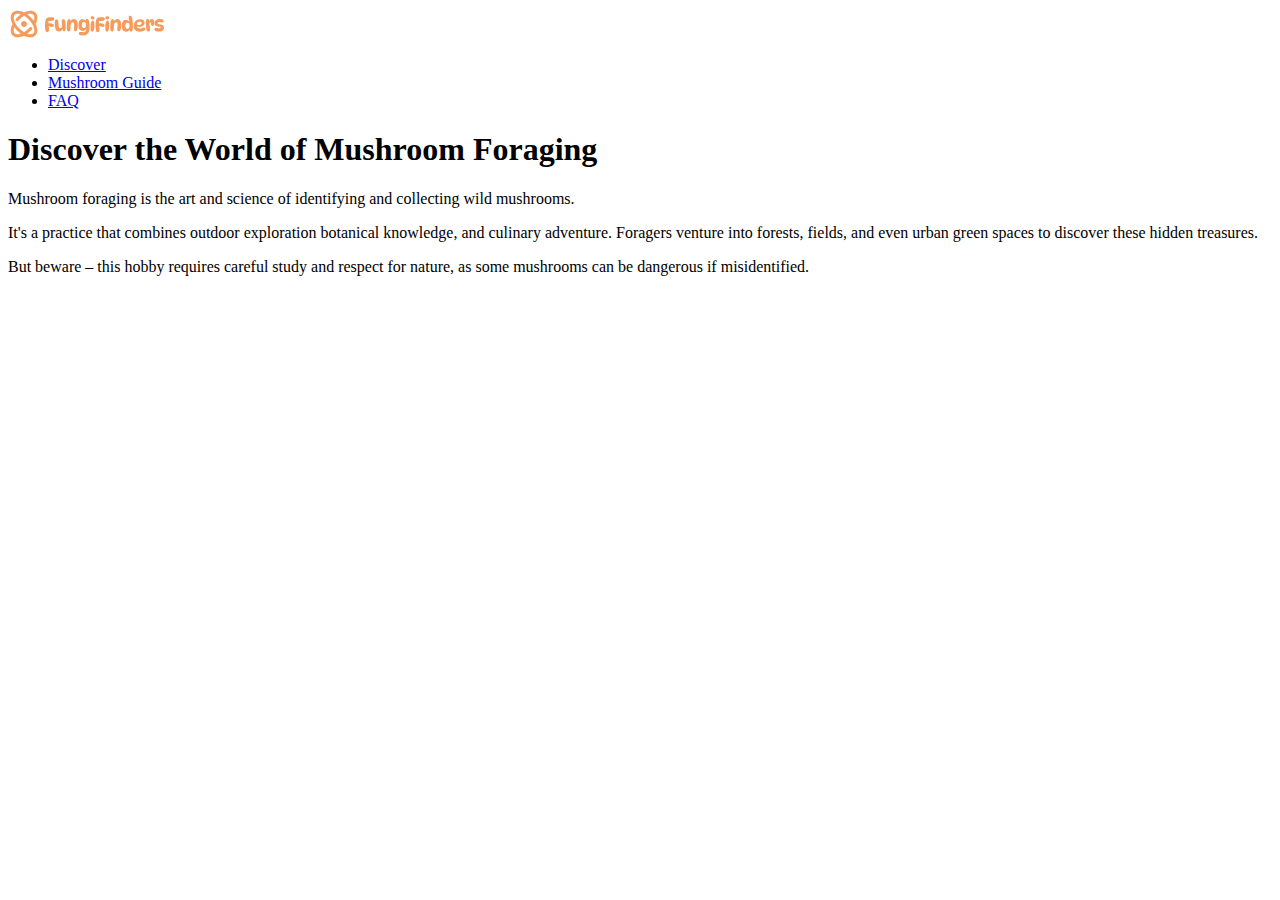
==== index.html @ 27ba36d9 "first commit" ====
<html>
    <head>
        <meta charset="utf-8">
        <meta http-equiv="X-UA-Compatible" content="IE=edge">
        <title></title>
        <meta name="description" content="">
        <meta name="viewport" content="width=device-width, initial-scale=1">
        <link rel="stylesheet" href="style.css">
    </head>
    <body>
      <header class="site-header">
        <nav class="primary-navigation">
            <img src="assets/fungi-finders.svg" alt="fungi-finders">
            <ul class="nav-links">
                <li class="nav-link"><a href="/">Discover</a></li>
                <li class="nav-link"><a href="#">Mushroom Guide</a></li>
                <li class="nav-link"><a href="#">FAQ</a></li>
            </ul>
        </nav>
      </header>
      <main>
      <section class="hero">
        <h1>Discover the World of Mushroom Foraging</h1>
        <p>Mushroom foraging is the art and science of identifying and collecting wild mushrooms. 
        </p>
        <p>It's a practice that combines outdoor exploration botanical knowledge, and culinary adventure. Foragers venture into forests, fields, and even urban green spaces to discover these hidden treasures.      
        </p>
        <p>But beware – this hobby requires careful study and respect for nature, as some mushrooms can be dangerous if misidentified. 
        </p>


      </section>
        </main>
        <script src="" async defer></script>
    </body>
</html>
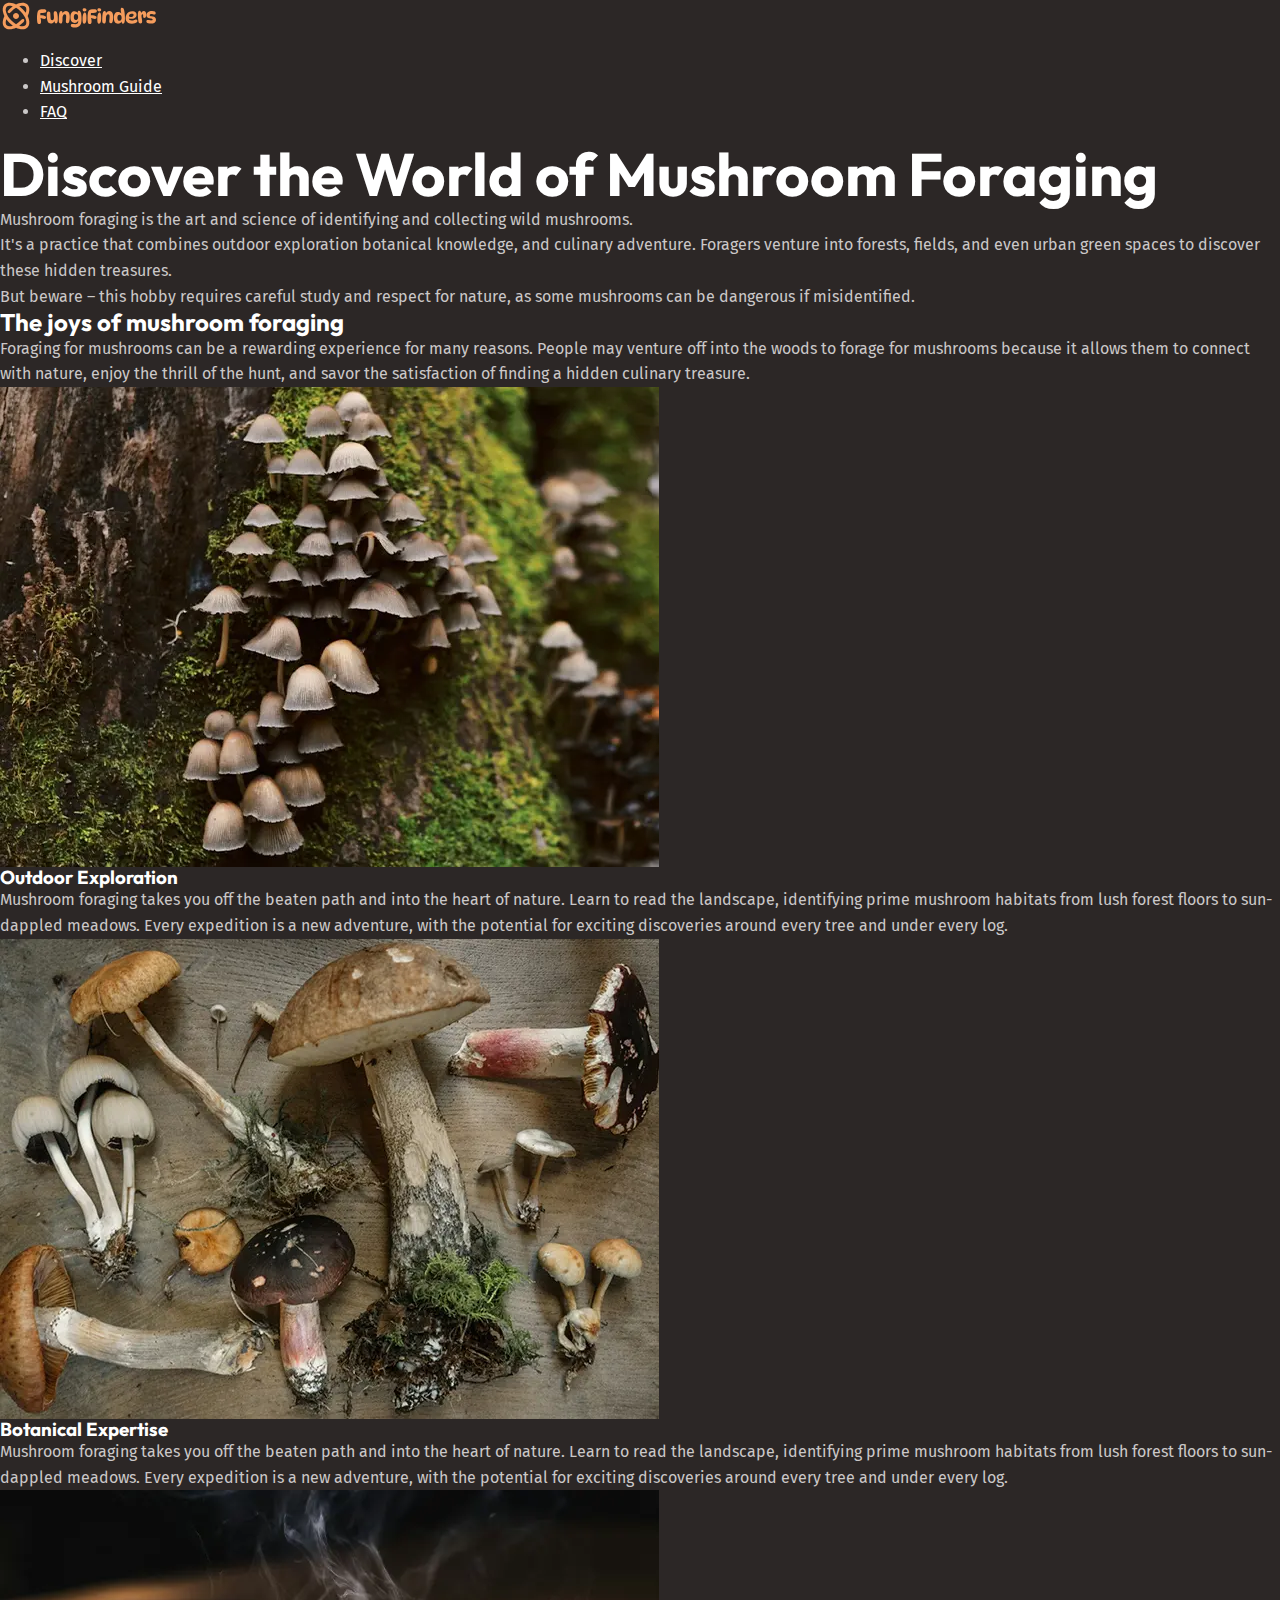
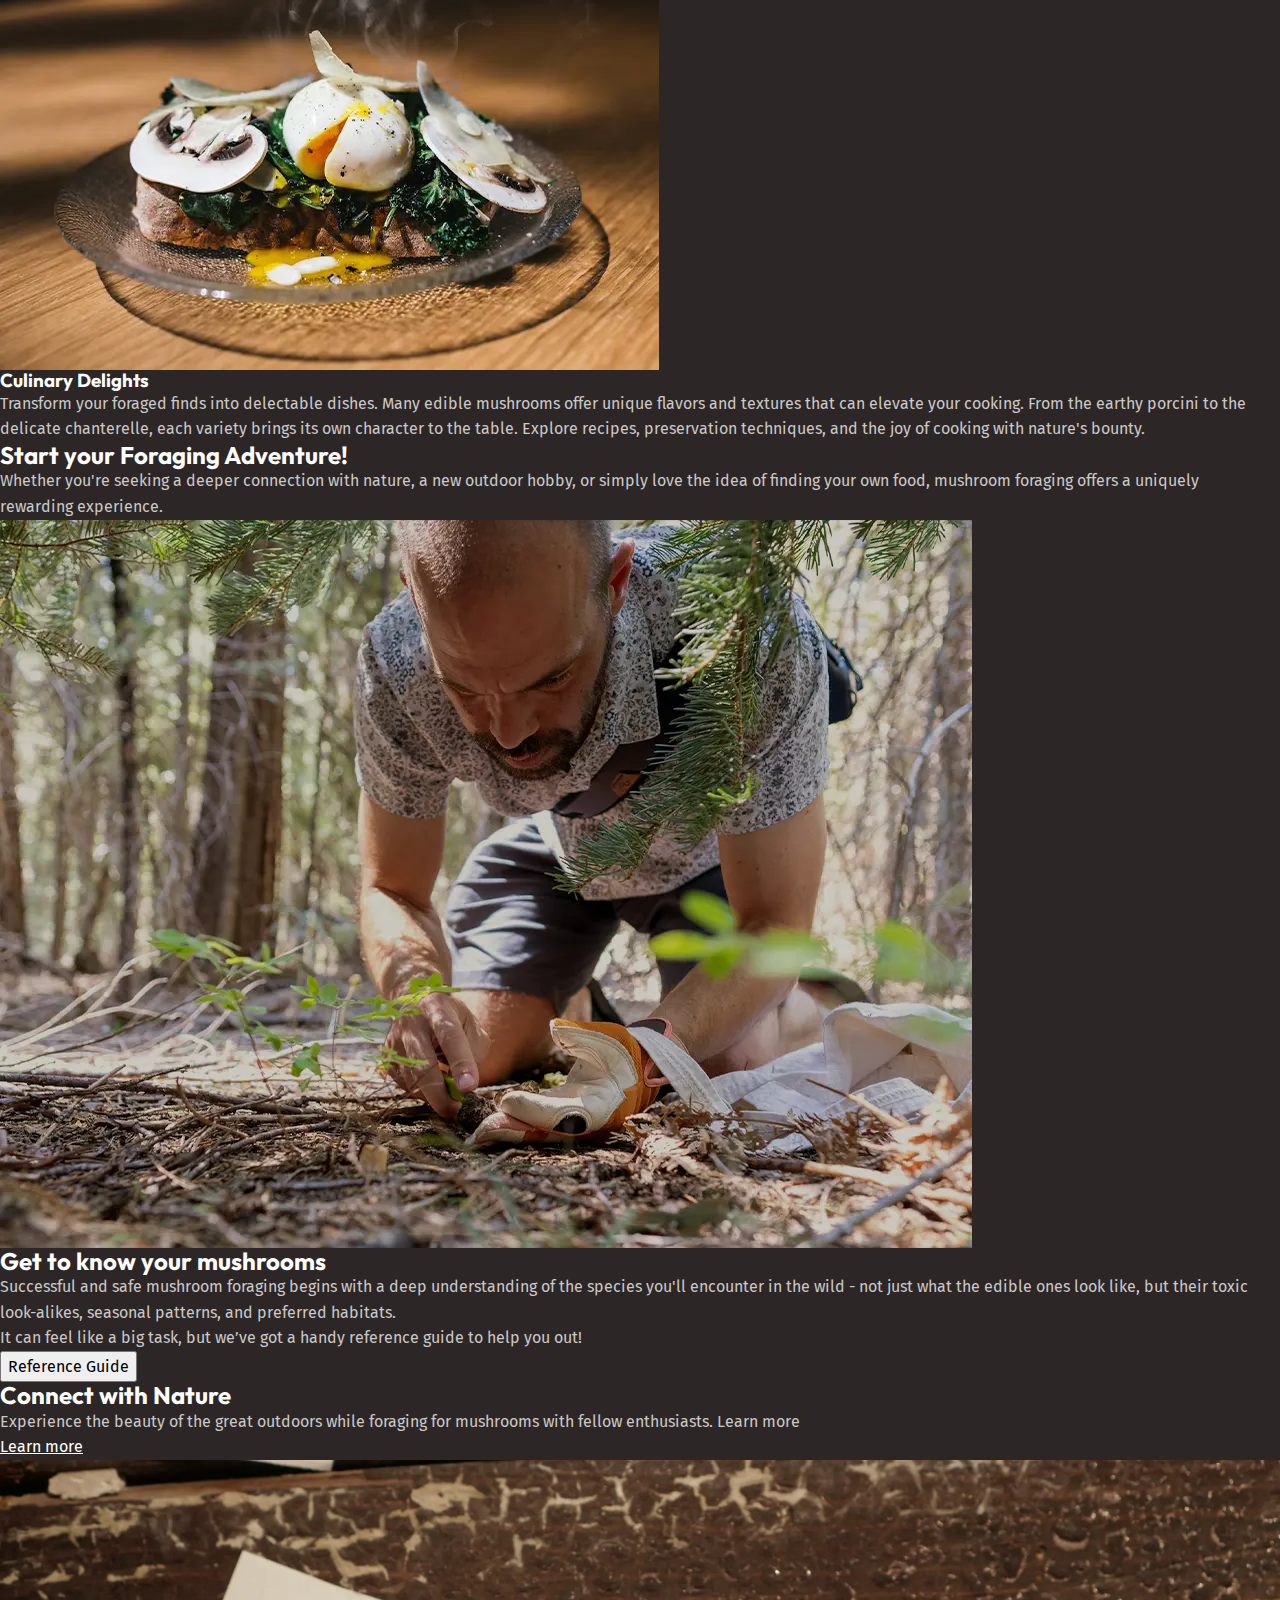
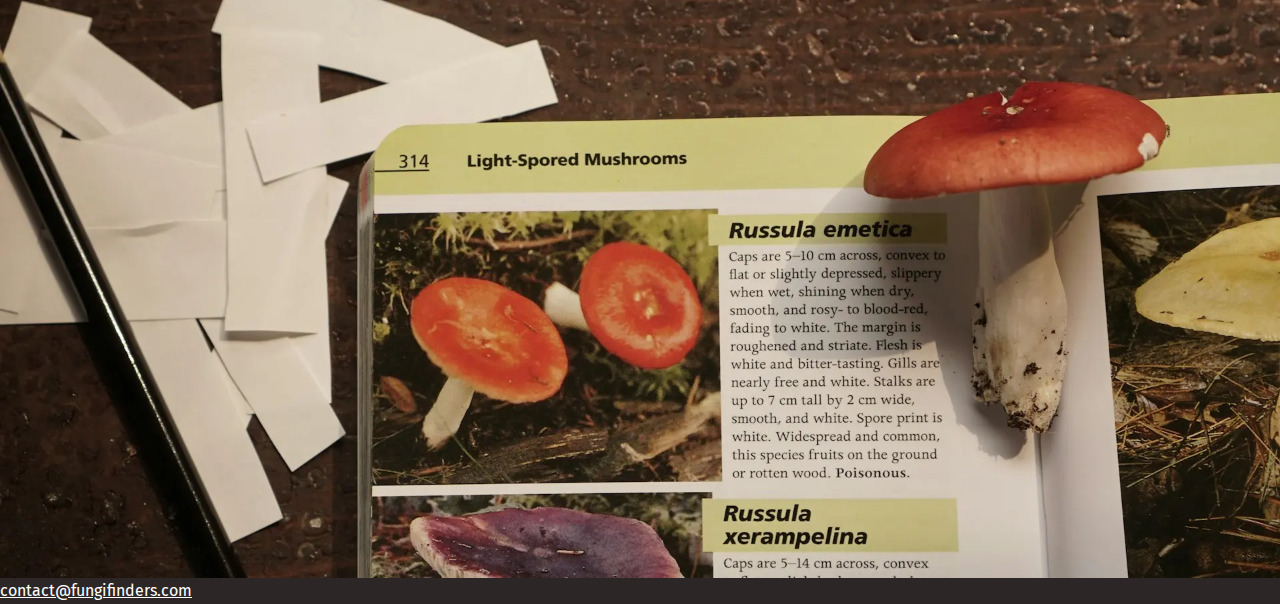
==== commit 73008846: "finished html" ====
--- a/index.html
+++ b/index.html
@@ -7,6 +7,12 @@
         <meta name="description" content="">
         <meta name="viewport" content="width=device-width, initial-scale=1">
         <link rel="stylesheet" href="style.css">
+        <link rel="preconnect" href="https://fonts.googleapis.com" />
+<link rel="preconnect" href="https://fonts.gstatic.com" crossorigin />
+<link
+  href="https://fonts.googleapis.com/css2?family=Fira+Sans:wght@400;700&family=Outfit:wght@100..900&display=swap"
+  rel="stylesheet"
+/>
     </head>
     <body>
       <header class="site-header">
@@ -31,6 +37,63 @@
 
 
       </section>
+      <section class="foraging">
+        <h2>The joys of mushroom foraging</h2>
+        <p>Foraging for mushrooms can be a rewarding experience for many reasons. People may venture off into the woods to forage for mushrooms because it allows them to connect with nature, enjoy the thrill of the hunt, and savor the satisfaction of finding a hidden culinary treasure. </p>
+        <!-- three columns -->
+        <div class="card-container">
+            <div class="card">
+                <img src="assets/outdoor-exploration.webp" alt="">
+                <h3>Outdoor Exploration</h3>
+                <p>Mushroom foraging takes you off the beaten path and into the heart of nature. Learn to read the landscape, identifying prime mushroom habitats from lush forest floors to sun-dappled meadows. Every expedition is a new adventure, with the potential for exciting discoveries around every tree and under every log. </p>
+            </div>
+            <div class="card">
+                <img src="assets/botanical-expertise.webp" alt="">
+                <h3>Botanical Expertise</h3>
+                <p>Mushroom foraging takes you off the beaten path and into the heart of nature. Learn to read the landscape, identifying prime mushroom habitats from lush forest floors to sun-dappled meadows. Every expedition is a new adventure, with the potential for exciting discoveries around every tree and under every log. </p>
+            </div>
+            <div class="card">
+                <img src="assets/culinary-delight.webp" alt="">
+                <h3>Culinary Delights</h3>
+                <p>Transform your foraged finds into delectable dishes. Many edible mushrooms offer unique flavors and textures that can elevate your cooking. From the earthy porcini to the delicate chanterelle, each variety brings its own character to the table. Explore recipes, preservation techniques, and the joy of cooking with nature's bounty. </p>
+            </div>
+        </div>
+      </section>  
+      <section class="adventure-cta">
+        <h2>Start your <span>Foraging Adventure!</span></h2>
+        <p>Whether you're seeking a deeper connection with nature, a new outdoor hobby, or simply love the idea of finding your own food, mushroom foraging offers a uniquely rewarding experience. </p>
+      </section>
+      <section class="side-by-side">
+        <img src="assets/get-to-know.webp" alt="">
+        <h2>Get to know your mushrooms</h2>
+        <p> Successful and safe mushroom foraging begins with a deep understanding of the species you'll encounter in the wild - not just what the edible ones look like, but their toxic look-alikes, seasonal patterns, and preferred habitats.
+          </p>
+          <p>It can feel like a big task, but we’ve got a handy reference guide to help you out!</p> 
+        <button>Reference Guide</button>
+      </section>
+
+      <section class="flipped-side-by-side">
+        <div>
+         <h2>Connect with Nature</h2>
+         <p> Experience the beauty of the great outdoors while foraging for mushrooms with fellow enthusiasts.
+          Learn more </p>
+         <a href="#" class="button">
+          Learn more
+          <span class="visually-hidden">
+            about mushrooms with our helpful reference guide.
+          </span>
+         </a>
+       </div>
+       
+        <div>
+            <img src="assets/identify-mushrooms.webp" alt="">
+        </div>
+      </section>
+
+      <footer>
+        <h3></h3>
+        <a href="mailto:contact@fungifinders.com" class="email-link">contact@fungifinders.com</a>
+      </footer>
         </main>
         <script src="" async defer></script>
     </body>
--- a/style.css
+++ b/style.css
@@ -0,0 +1,196 @@
+@layer reset {
+*,
+*::before,
+*::after {
+  box-sizing: border-box;
+}
+
+/* https://kilianvalkhof.com/2022/css-html/your-css-reset-needs-text-size-adjust-probably/ */
+html {
+  -moz-text-size-adjust: none;
+  -webkit-text-size-adjust: none;
+  text-size-adjust: none;
+}
+
+body,
+h1,
+h2,
+h3,
+h4,
+p,
+figure,
+blockquote,
+dl,
+dd {
+  margin: 0;
+}
+
+/* https://www.scottohara.me/blog/2019/01/12/lists-and-safari.html */
+[role="list"] {
+  list-style: none;
+  margin: 0;
+  padding: 0;
+}
+
+body {
+  min-block-size: 100vh;
+  line-height: 1.6;
+}
+
+h1,
+h2,
+h3,
+button,
+input,
+label {
+  line-height: 1.1;
+}
+
+h1,
+h2,
+h3,
+h4 {
+  text-wrap: balance;
+}
+
+p,
+li {
+  text-wrap: pretty;
+}
+
+img,
+picture {
+  max-inline-size: 100%;
+  display: block;
+}
+
+input,
+button,
+textarea,
+select {
+  font: inherit;
+}
+
+
+}
+
+@layer base {
+    :root {
+        --clr-white: hsl(0, 0%, 100%);
+        --clr-gray-100: hsl(0, 2%, 79%);
+        --clr-brand-400: hsl(25, 88%, 75%);
+        --clr-brand-500: hsl(25, 88%, 66%);
+        --clr-green-400: hsl(143, 19%, 49%);
+        --clr-green-500: hsl(143, 38%, 37%);
+        --clr-green-600: hsl(145, 29%, 19%);
+        --clr-brown-500: hsl(10, 5%, 25%);
+        --clr-brown-600: hsl(9, 7%, 21%);
+        --clr-brown-700: hsl(9, 8%, 16%);
+        --clr-brown-800: hsl(0, 6%, 15%);
+        --clr-brown-900: hsl(0, 6%, 13%);
+      
+        --clr-orange-500: hsl(28, 43%, 28%);
+        --clr-red-500: hsl(359, 34%, 24%);
+        --clr-teal-500: hsl(186, 42%, 25%);
+      
+        --ff-heading: "Outfit", sans-serif;
+        --ff-body: "Fira Sans", sans-serif;
+          
+        --fs-300: 0.875rem;
+        --fs-400: 1rem;
+        --fs-500: 1.125rem;
+        --fs-600: 1.25rem;
+        --fs-700: 1.5rem;
+        --fs-800: 2rem;
+        --fs-900: 3.75rem;
+        --fs-1000: 3.75rem;
+
+
+        --text-main: var(--clr-gray-100);
+        --text-high-contrast: var(--clr-white);
+        --text-brand: var(--clr-brand-500);
+        --text-brand-light: var(--clr-brand-400);
+        
+        --background-accent-light: var(--clr-green-400);
+        --background-accent-main: var(--clr-green-500);
+        --background-accent-dark: var(--clr-green-600);
+        
+        --background-extra-light: var(--clr-brown-500);
+        --background-light: var(--clr-brown-600);
+        --background-main: var(--clr-brown-700);
+        --background-dark: var(--clr-brown-800);
+        --background-extra-dark: var(--clr-brown-900);
+  
+        --font-size-heading-sm: var(--fs-700);
+        --font-size-heading-regular: var(--fs-800);
+        --font-size-heading-lg: var(--fs-900);
+        --font-size-heading-xl: var(--fs-1000);
+      
+        --font-size-sm: var(--fs-300);
+        --font-size-regular: var(--fs-400);
+        --font-size-md: var(--fs-500);
+        --font-size-lg: var(--fs-600);
+  
+        --border-radius-1: 0.25rem;
+        --border-radius-2: 0.5rem;
+        --border-radius-3: 0.75rem;
+    }
+
+          
+            @media (width > 760px) {
+           --fs-300: 0.875rem;
+           --fs-400: 1rem;
+           --fs-500: 1.25rem;
+           --fs-600: 1.5rem;
+           --fs-700: 2rem;
+           --fs-800: 3rem;
+           --fs-900: 5rem;
+           --fs-1000: 7.5rem;
+    
+    
+    
+    }
+      
+    html{
+        line-height: 1.6;
+    }
+      body{
+        font-size: var(--font-size-regular);
+        font-family: var(--ff-body);
+        color: var(--text-main);
+        background-color: var(--background-main);
+    }
+    
+    h1, h2, h3, h4{
+        font-family: var(--ff-heading);
+        color: var(--text-high-contrast);
+}
+
+h1{
+    font-size: var(--font-size-heading-lg);
+    }
+
+    a {
+        color: var(--text-high-contrast);
+      }
+      
+      a:hover,
+      a:focus-visible {
+        color: var(--text-brand-light);
+      }             
+
+
+}
+
+
+@layer utilities {
+  .visually-hidden {
+    clip: rect(0 0 0 0);
+    clip-path: inset(50%);
+    height: 1px;
+    overflow: hidden;
+    position: absolute;
+    white-space: nowrap;
+    width: 1px;
+  }
+}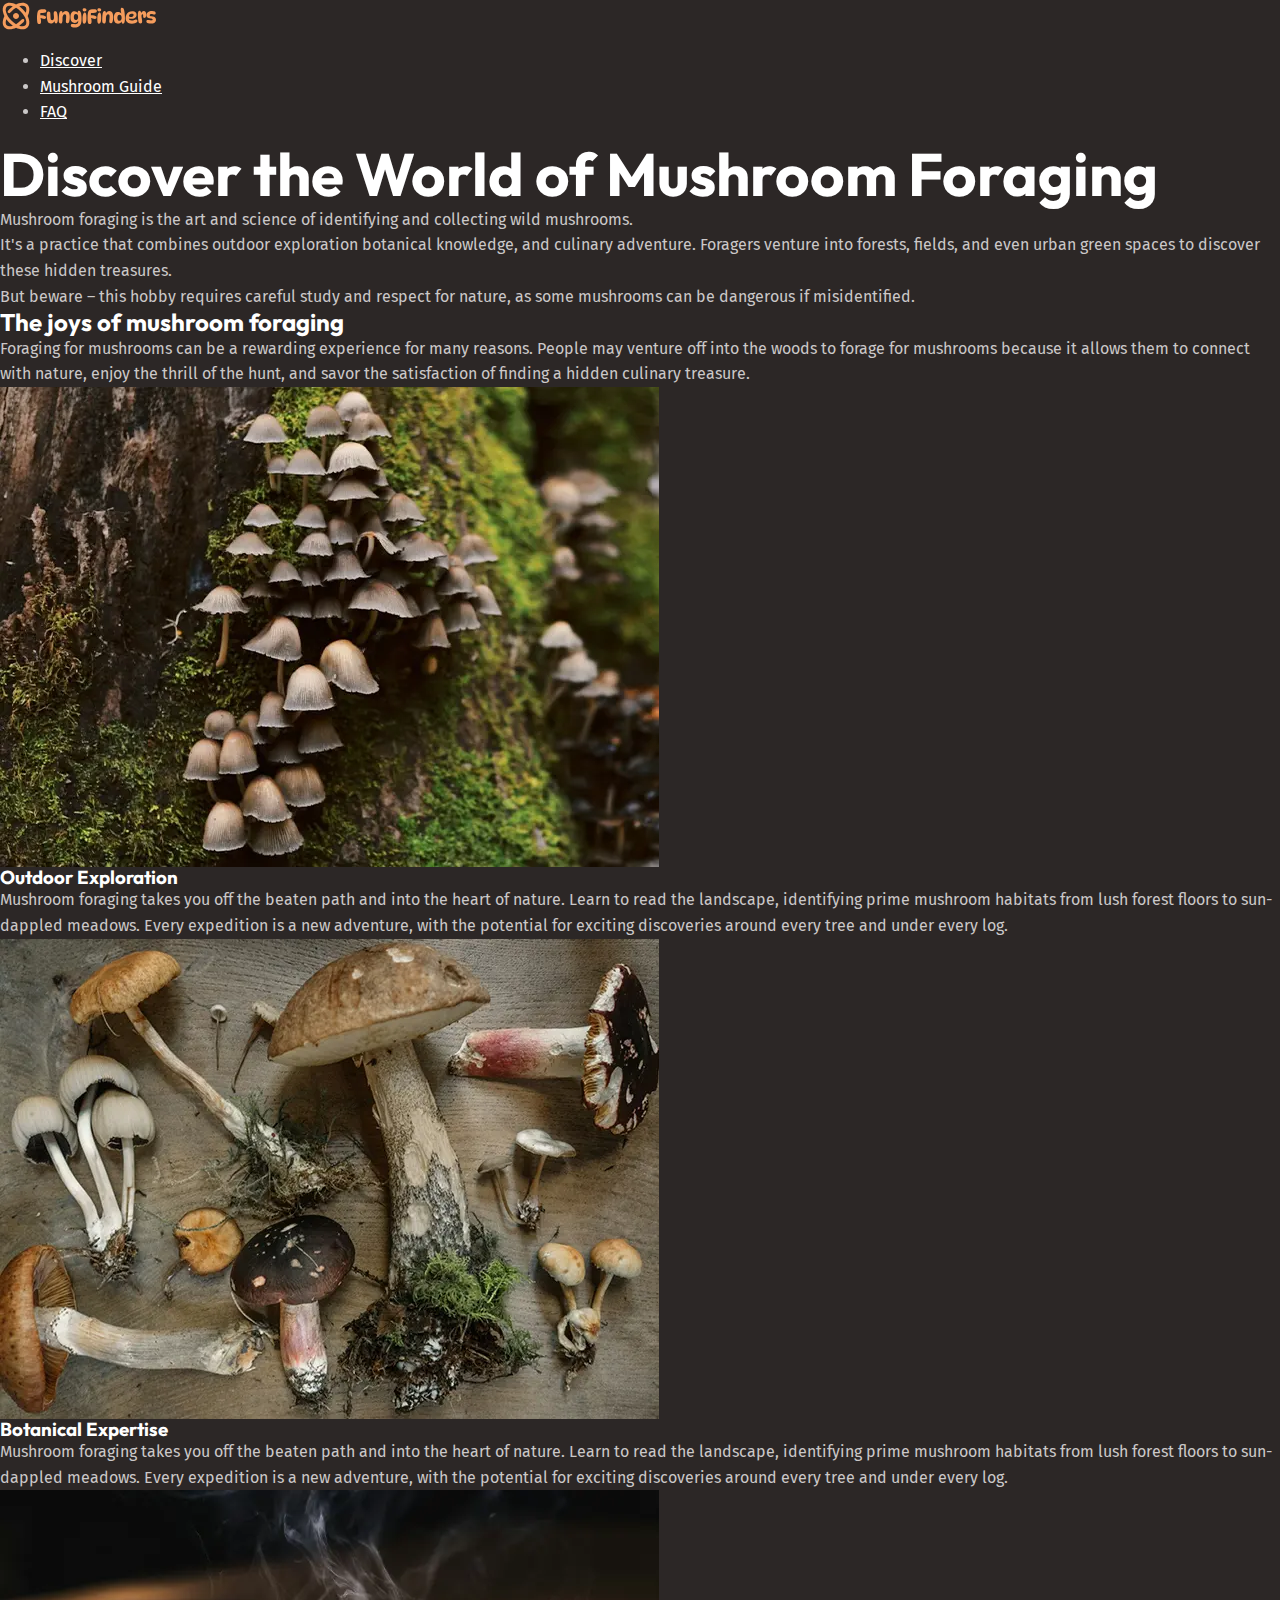
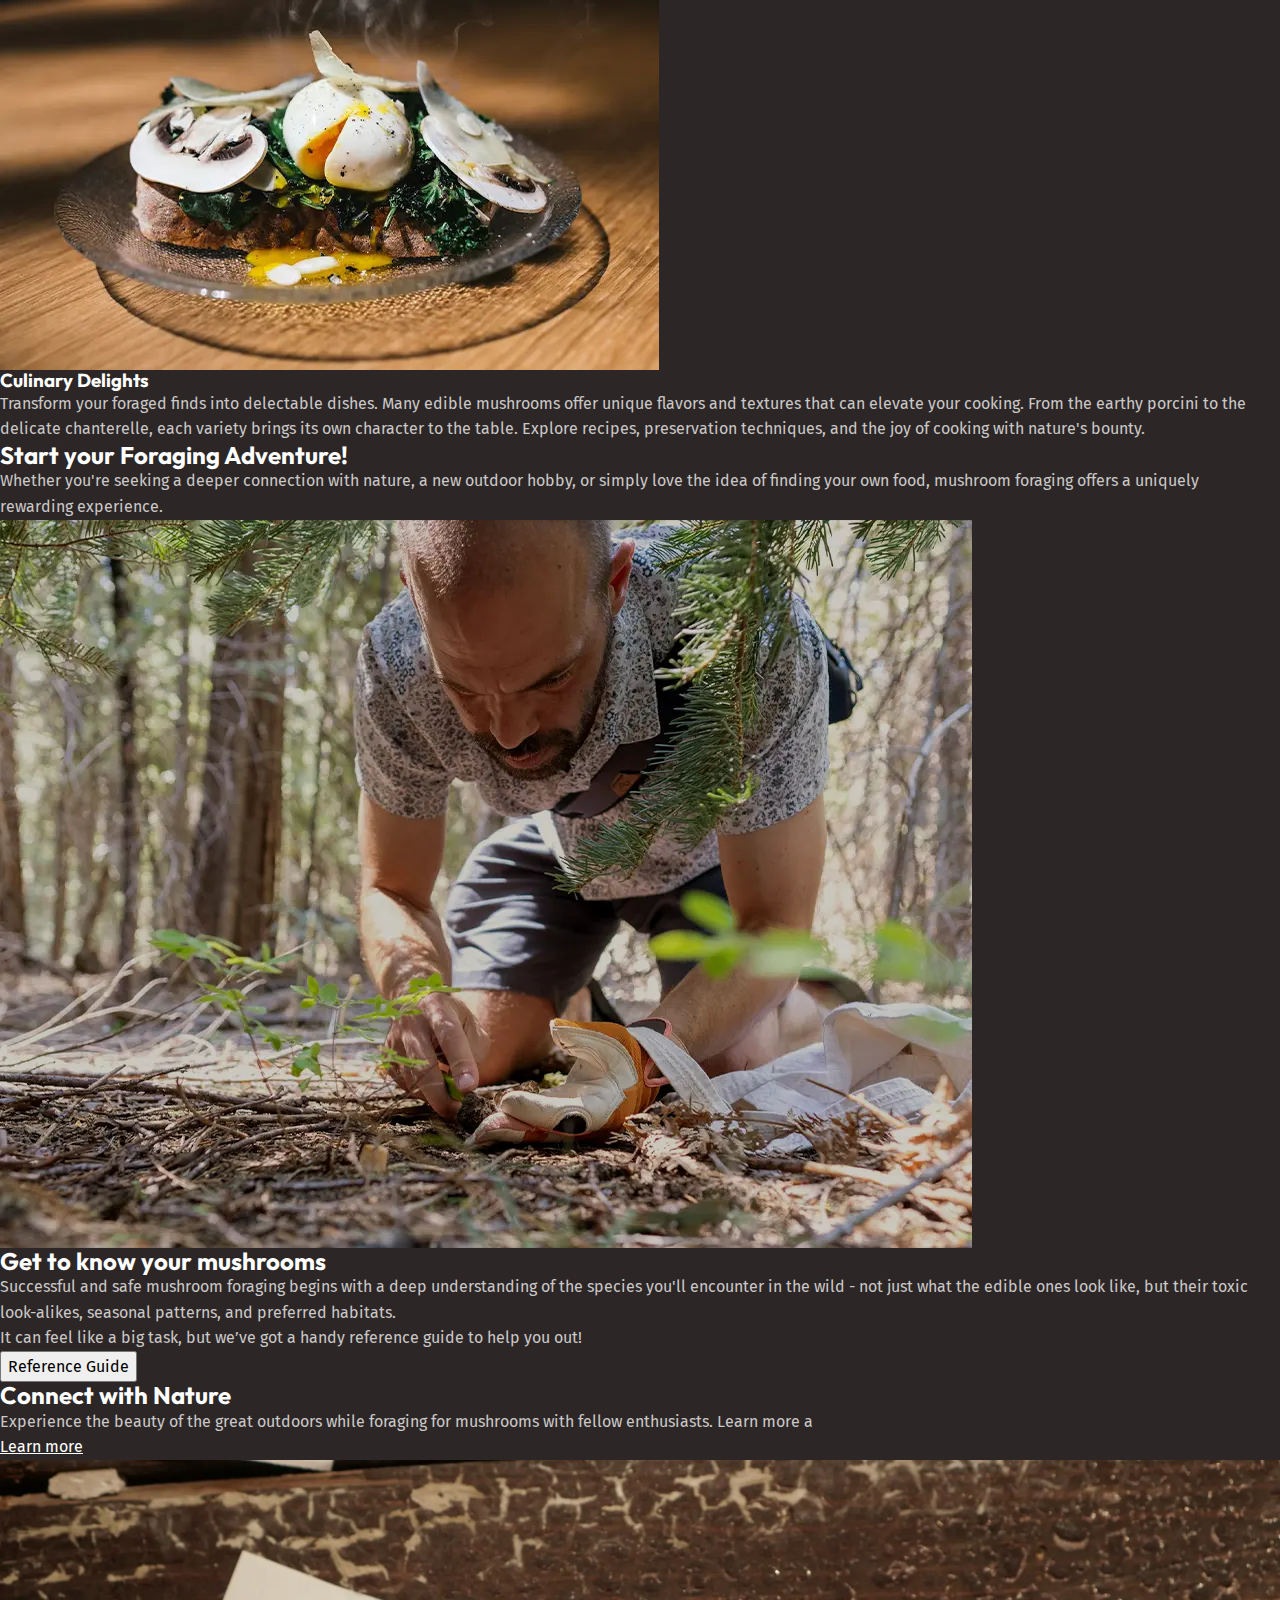
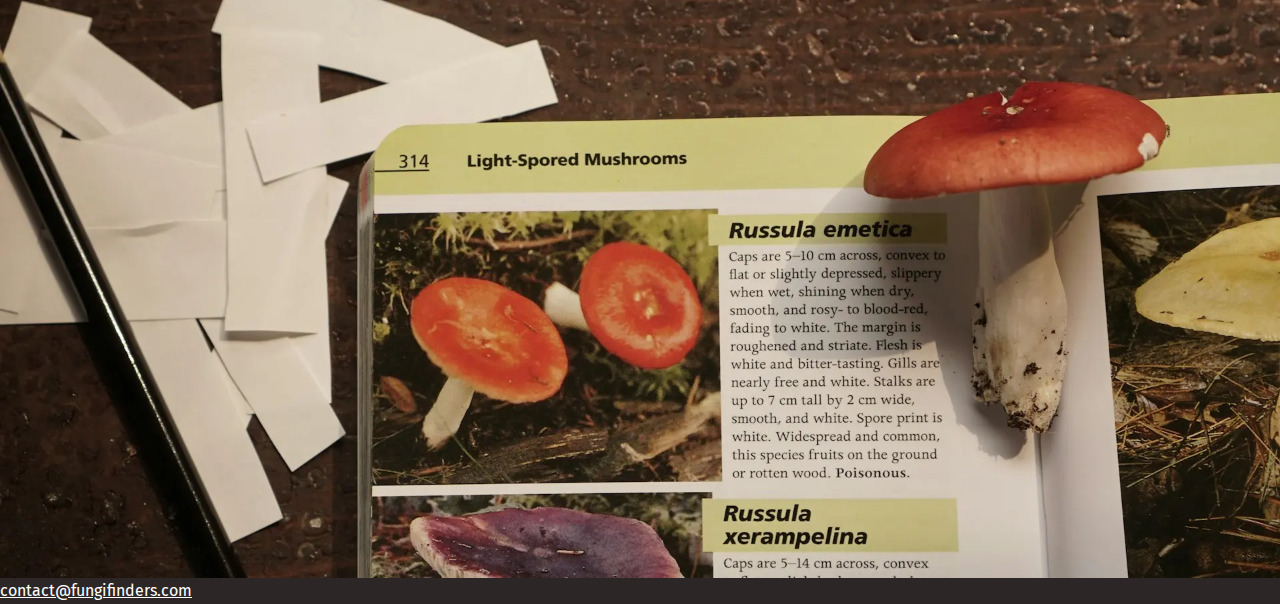
==== commit 7b5c1d8c: "Testing Changes" ====
--- a/index.html
+++ b/index.html
@@ -76,7 +76,7 @@
         <div>
          <h2>Connect with Nature</h2>
          <p> Experience the beauty of the great outdoors while foraging for mushrooms with fellow enthusiasts.
-          Learn more </p>
+          Learn more a </p>
          <a href="#" class="button">
           Learn more
           <span class="visually-hidden">
--- a/style.css
+++ b/style.css
@@ -192,5 +192,6 @@
     position: absolute;
     white-space: nowrap;
     width: 1px;
+    color: white;
   }
 }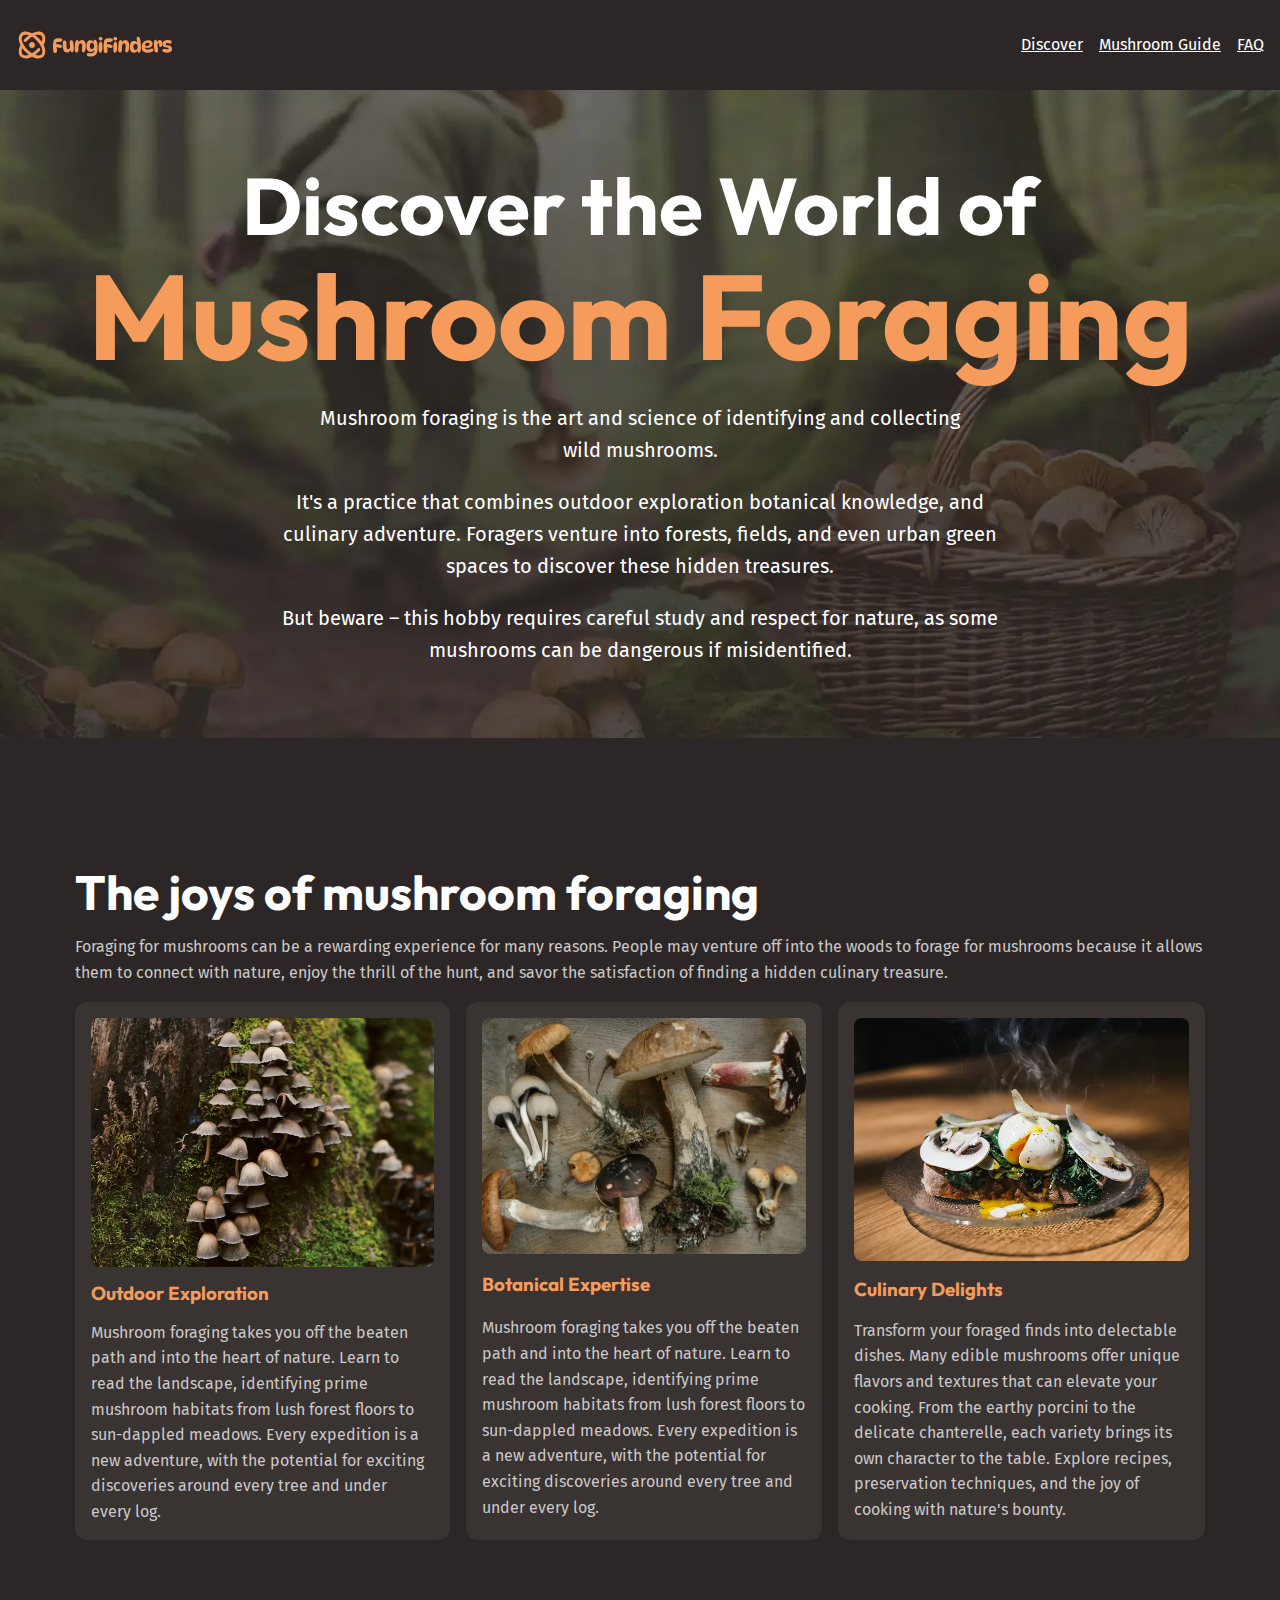
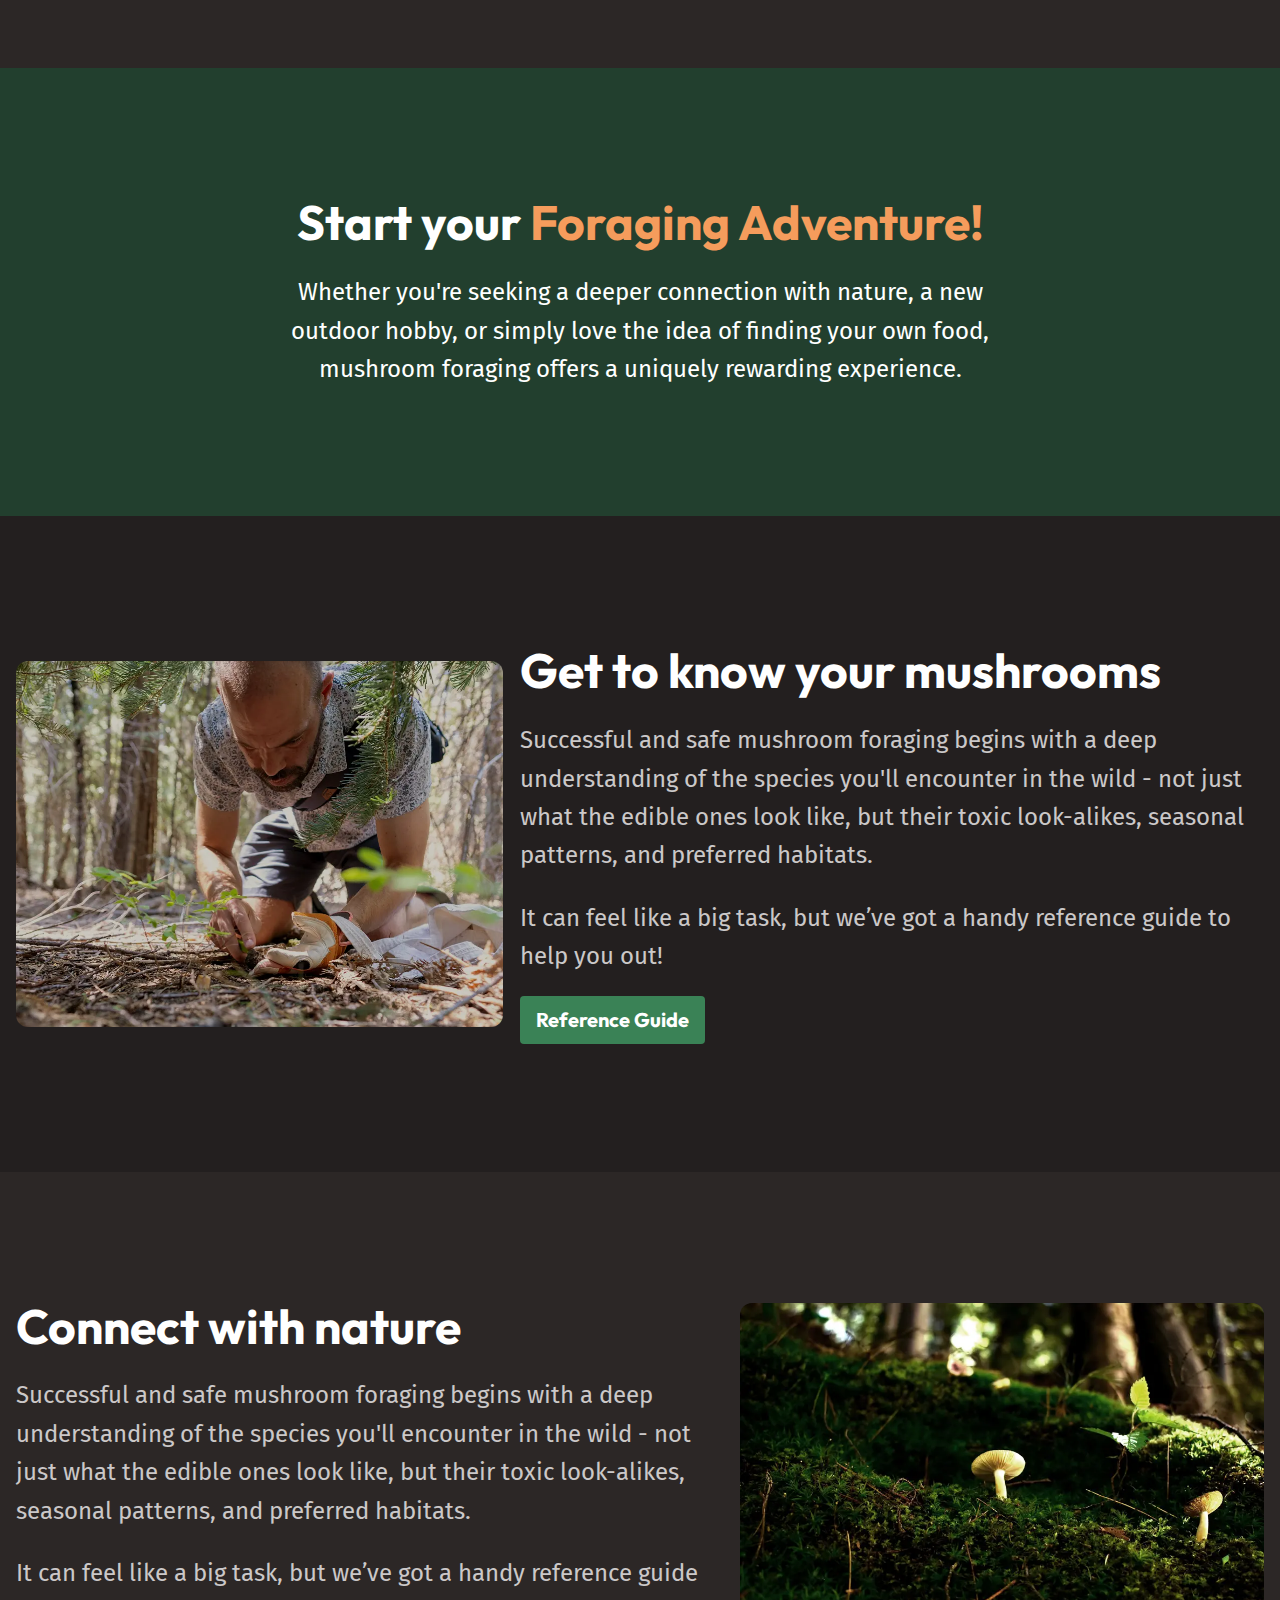
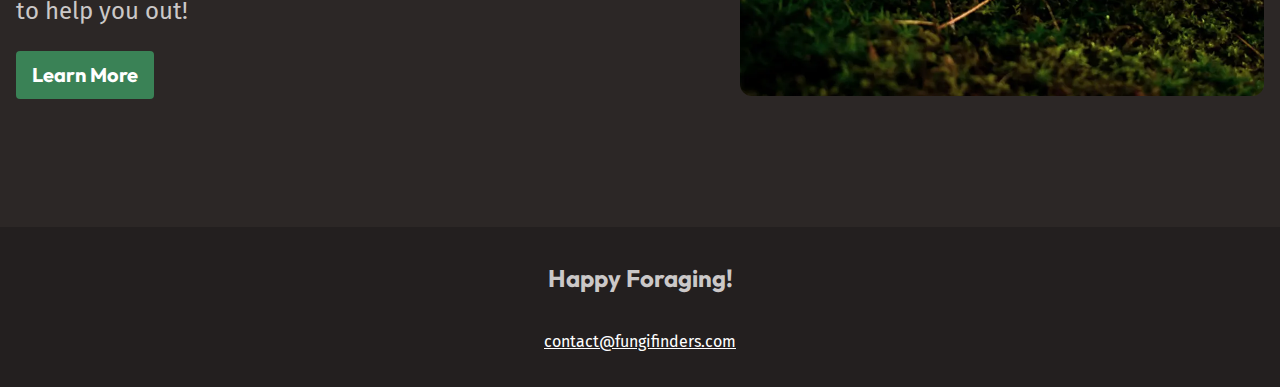
==== commit 8b0e4c55: "changes styles for main page set" ====
--- a/index.html
+++ b/index.html
@@ -16,84 +16,137 @@
     </head>
     <body>
       <header class="site-header">
+              <!---site header-->
+        <div class="wrapper wrapper--wide">
+          <div class="site-header-inner">
+        <img src="assets/fungi-finders.svg" alt="fungi-finders">
         <nav class="primary-navigation">
-            <img src="assets/fungi-finders.svg" alt="fungi-finders">
+            
             <ul class="nav-links">
                 <li class="nav-link"><a href="/">Discover</a></li>
                 <li class="nav-link"><a href="#">Mushroom Guide</a></li>
                 <li class="nav-link"><a href="#">FAQ</a></li>
             </ul>
         </nav>
+        </div>
+      </div>
+
       </header>
       <main>
-      <section class="hero">
-        <h1>Discover the World of Mushroom Foraging</h1>
+
+        
+      <section class="hero section section--compact flow ">
+        <div class="wrapper">
+
+          <h1 class="hero-title">Discover the World of <span>Mushroom Foraging </span></h1>
+        </div>
+        <div class="wrapper wrapper--narrow flow">
         <p>Mushroom foraging is the art and science of identifying and collecting wild mushrooms. 
         </p>
         <p>It's a practice that combines outdoor exploration botanical knowledge, and culinary adventure. Foragers venture into forests, fields, and even urban green spaces to discover these hidden treasures.      
         </p>
         <p>But beware – this hobby requires careful study and respect for nature, as some mushrooms can be dangerous if misidentified. 
         </p>
+        </div>
+        </div>
+      
+
+      </section>
+
+      
+      <section class="section">
+
+        <div class="wrapper flow">
+          <div class="flow">
+          <h2 class="section-title">The joys of mushroom foraging</h2>
+          <p>Foraging for mushrooms can be a rewarding experience for many reasons. People may venture off into the woods to forage for mushrooms because it allows them to connect with nature, enjoy the thrill of the hunt, and savor the satisfaction of finding a hidden culinary treasure. </p>
+          </div>
+          <!-- three columns -->
+          <div class="equal-columns">
+              <div class="card ">
+                  <img src="assets/outdoor-exploration.webp" alt="">
+                  <h3 class="card-title">Outdoor Exploration</h3>
+                  <p>Mushroom foraging takes you off the beaten path and into the heart of nature. Learn to read the landscape, identifying prime mushroom habitats from lush forest floors to sun-dappled meadows. Every expedition is a new adventure, with the potential for exciting discoveries around every tree and under every log. </p>
+              </div>
+              <div class="card ">
+                  <img src="assets/botanical-expertise.webp" alt="">
+                  <h3   class="card-title">Botanical Expertise</h3>
+                  <p>Mushroom foraging takes you off the beaten path and into the heart of nature. Learn to read the landscape, identifying prime mushroom habitats from lush forest floors to sun-dappled meadows. Every expedition is a new adventure, with the potential for exciting discoveries around every tree and under every log. </p>
+              </div>
+              <div class="card">
+                  <img src="assets/culinary-delight.webp" alt="">
+                  <h3  class="card-title">Culinary Delights</h3>
+                  <p>Transform your foraged finds into delectable dishes. Many edible mushrooms offer unique flavors and textures that can elevate your cooking. From the earthy porcini to the delicate chanterelle, each variety brings its own character to the table. Explore recipes, preservation techniques, and the joy of cooking with nature's bounty. </p>
+              </div>
+          </div>
+
+        </div>
+       
+      </section>  
+
+      <section class="section background-accent ">
+        <div class="wrapper wrapper--narrow flow font-size-lg text-high-contrast text-center">
+          <h2 class="section-title">
+            Start your 
+            <span class="text-brand">Foraging Adventure!</span>
+          </h2>
+        <p>Whether you're seeking a deeper connection with nature, a new outdoor hobby, or simply love the idea of finding your own food, mushroom foraging offers a uniquely rewarding experience. </p>
+
+        </div>
+      </section>
+      
+      <section class="section background-extra-dark">
+        <div class="wrapper wrapper--wide">
+          <div class="equal-columns " data-alignment="center">
+            <div>
+              <img src="assets/get-to-know.webp" alt="">
+            </div>
+            <div class="flow font-size-lg">
+              <h2 class="section-title">Get to know your mushrooms</h2>
+              <p>Successful and safe mushroom foraging begins with a deep understanding of the species you'll encounter in the wild - not just what the edible ones look like, but their toxic look-alikes, seasonal patterns, and preferred habitats.</p>
+              <p>It can feel like a big task, but we’ve got a handy reference guide to help you out!</p> 
+              <a href="#" class="button">
+                Reference Guide
+                <span class="visually-hidden">
+                  about mushrooms with our helpful reference guide.
+                </span>
+              </a>
+            </div>
+          </div>
+        </div>
+      </section>
+      
 
 
-      </section>
-      <section class="foraging">
-        <h2>The joys of mushroom foraging</h2>
-        <p>Foraging for mushrooms can be a rewarding experience for many reasons. People may venture off into the woods to forage for mushrooms because it allows them to connect with nature, enjoy the thrill of the hunt, and savor the satisfaction of finding a hidden culinary treasure. </p>
-        <!-- three columns -->
-        <div class="card-container">
-            <div class="card">
-                <img src="assets/outdoor-exploration.webp" alt="">
-                <h3>Outdoor Exploration</h3>
-                <p>Mushroom foraging takes you off the beaten path and into the heart of nature. Learn to read the landscape, identifying prime mushroom habitats from lush forest floors to sun-dappled meadows. Every expedition is a new adventure, with the potential for exciting discoveries around every tree and under every log. </p>
-            </div>
-            <div class="card">
-                <img src="assets/botanical-expertise.webp" alt="">
-                <h3>Botanical Expertise</h3>
-                <p>Mushroom foraging takes you off the beaten path and into the heart of nature. Learn to read the landscape, identifying prime mushroom habitats from lush forest floors to sun-dappled meadows. Every expedition is a new adventure, with the potential for exciting discoveries around every tree and under every log. </p>
-            </div>
-            <div class="card">
-                <img src="assets/culinary-delight.webp" alt="">
-                <h3>Culinary Delights</h3>
-                <p>Transform your foraged finds into delectable dishes. Many edible mushrooms offer unique flavors and textures that can elevate your cooking. From the earthy porcini to the delicate chanterelle, each variety brings its own character to the table. Explore recipes, preservation techniques, and the joy of cooking with nature's bounty. </p>
-            </div>
-        </div>
-      </section>  
-      <section class="adventure-cta">
-        <h2>Start your <span>Foraging Adventure!</span></h2>
-        <p>Whether you're seeking a deeper connection with nature, a new outdoor hobby, or simply love the idea of finding your own food, mushroom foraging offers a uniquely rewarding experience. </p>
-      </section>
-      <section class="side-by-side">
-        <img src="assets/get-to-know.webp" alt="">
-        <h2>Get to know your mushrooms</h2>
+      <section class="section">
+        <div class="wrapper wrapper--wide">
+          <div class="equal-columns " data-alignment="center">
+            <div class="flow font-size-lg">
+        <h2 class="section-title">Connect with nature</h2>
         <p> Successful and safe mushroom foraging begins with a deep understanding of the species you'll encounter in the wild - not just what the edible ones look like, but their toxic look-alikes, seasonal patterns, and preferred habitats.
           </p>
           <p>It can feel like a big task, but we’ve got a handy reference guide to help you out!</p> 
-        <button>Reference Guide</button>
+          <a href="#" class="button">
+            Learn More
+            <span class="visually-hidden">
+              about mushrooms with our helpful reference guide.
+            </span>
+            </a>
+          </div>
+          <div class="flow">
+            <img src="assets/nature.webp" alt="">
+        </div>
+      </div>
+      </div>
       </section>
 
-      <section class="flipped-side-by-side">
-        <div>
-         <h2>Connect with Nature</h2>
-         <p> Experience the beauty of the great outdoors while foraging for mushrooms with fellow enthusiasts.
-          Learn more a </p>
-         <a href="#" class="button">
-          Learn more
-          <span class="visually-hidden">
-            about mushrooms with our helpful reference guide.
-          </span>
-         </a>
-       </div>
-       
-        <div>
-            <img src="assets/identify-mushrooms.webp" alt="">
-        </div>
-      </section>
+      <footer class="background-extra-dark">
+        <div class="wrapper site-footer">
+        <p class="site-footer-title">Happy Foraging!</p>
+        <a href="mailto:contact@fungifinders.com" class="email-link">contact@fungifinders.com</a>
+      </div>
+      </footer>
 
-      <footer>
-        <h3></h3>
-        <a href="mailto:contact@fungifinders.com" class="email-link">contact@fungifinders.com</a>
-      </footer>
         </main>
         <script src="" async defer></script>
     </body>
--- a/style.css
+++ b/style.css
@@ -134,22 +134,22 @@
         --border-radius-1: 0.25rem;
         --border-radius-2: 0.5rem;
         --border-radius-3: 0.75rem;
-    }
-
-          
-            @media (width > 760px) {
-           --fs-300: 0.875rem;
-           --fs-400: 1rem;
-           --fs-500: 1.25rem;
-           --fs-600: 1.5rem;
-           --fs-700: 2rem;
-           --fs-800: 3rem;
-           --fs-900: 5rem;
-           --fs-1000: 7.5rem;
+
+        @media (min-width: 760px) {
+          --fs-300: 0.875rem;
+          --fs-400: 1rem;
+          --fs-500: 1.25rem;
+          --fs-600: 1.5rem;
+          --fs-700: 2rem;
+          --fs-800: 3rem;
+          --fs-900: 5rem;
+          --fs-1000: 7.5rem;
+      }
+
+
+    }
+
     
-    
-    
-    }
       
     html{
         line-height: 1.6;
@@ -179,7 +179,9 @@
         color: var(--text-brand-light);
       }             
 
-
+      img{
+        border-radius: var(--border-radius-3);
+      }
 }
 
 
@@ -192,6 +194,218 @@
     position: absolute;
     white-space: nowrap;
     width: 1px;
-    color: white;
-  }
-}+  }
+    .text-center {
+      text-align: center;
+    }
+    .text-brand {
+      color: var(--text-brand);
+    }
+    .text-high-contrast {
+      color: var(--text-high-contrast);
+    }
+  
+    .section-title {
+      font-size: var(--font-size-heading-regular);
+    }
+  
+    .background-base {
+      background-color: var(--background-base);
+    }
+    .background-light {
+      background-color: var(--background-light);
+    }
+    .background-extra-light {
+      background-color: var(--background-extra-light);
+    }
+    .background-dark {
+      background-color: var(--background-dark);
+    }
+    .background-extra-dark {
+      background-color: var(--background-extra-dark);
+    }
+  
+    .background-accent {
+      background-color: var(--background-accent-dark);
+    }
+  
+    .font-size-sm {
+      font-size: var(--font-size-sm);
+    }
+    .font-size-regular {
+      font-size: var(--font-size-regular);
+    }
+    .font-size-md {
+      font-size: var(--font-size-md);
+    }
+    .font-size-lg {
+      font-size: var(--font-size-lg);
+    }
+  }
+
+  
+
+
+
+
+@layer layout{
+
+  .flow > * + * {
+    margin-top: var(--flow-spacer, 1em);
+  } 
+
+  .grid-flow{
+    display: grid;
+    gap: var(--grid-flow-gap, 1rem);
+  }
+
+  .equal-columns {
+    display: grid;
+    gap: var(--equal-columns-gap, 1rem);
+    align-items: var(--equal-columns-alignment, stretch);
+
+    @media ( width > 760px){
+      grid-auto-flow: column;
+    }
+
+    &[data-alignment="center"]{
+      --equal-columns-alignment: center;
+    }
+  }
+
+  .section{
+    padding-block: 3.75rem;
+
+    @media(width > 760px){
+      padding-block: 8rem;
+    }
+  }
+    .section--compact{
+        padding-block: 4.5rem;
+
+      }
+
+    .wrapper{
+      max-width: 1130px;
+      margin-inline: auto;
+      padding-inline: 16px;
+      box-sizing: content-box;
+    }
+
+    .wrapper--narrow {
+        max-width: 720px;
+    }
+
+    .wrapper--wide {
+      max-width: 1330px;
+    }
+}
+
+@layer components{
+
+
+  .hero{
+    text-align: center;
+    font-size: var(--font-size-md);
+    color: var(--text-high-contrast);
+    background-image: url("assets/hero.webp");
+    background-size: cover;
+    background-position: center;
+  }
+
+  .hero-title{
+    font-size: var(--font-size-heading-lg);
+
+    span {
+      color: var(--text-brand);
+      font-size: var(--font-size-heading-xl);
+      display: block;
+  }
+}
+
+
+    .site-header{
+      padding-block: 1rem;
+    }
+
+  .site-header-inner{
+    display: flex;
+    justify-content: space-between;
+    flex-wrap: wrap;
+  }
+    .primary-navigation{
+      ul{
+        display: flex;
+        gap: 1rem;
+        list-style: none;
+  
+      }
+    }
+
+    .card{
+      display: grid;
+      background-color: var(--background-light);
+      padding: 1rem;
+      border-radius: var(--border-radius-3);
+      gap: var(--card-gap, 1rem); ;
+
+
+      img{
+        border-radius: var(--border-radius-2);
+      }
+    }
+   .card-title{
+     font-size: 
+     var(card-title-font-size, 
+     var(--font-size-heading-sm));
+     color:
+     var(--card-title-color, 
+     var(--text-brand));
+       } 
+
+
+  .button{
+    display: inline-flex;
+    padding: .5rem 1rem;
+    background-color: var(--background-accent-main);
+    border-radius: var(--border-radius-1);
+    font-family: var(--ff-heading);
+    font-weight: 700;
+    text-decoration: none;
+    font-size: var(--font-size-md);
+
+    }
+
+   .button:hover,
+   .button:focus-visible{
+    color: var(--text-high-contrast);
+    background-color: var(--background-accent-light);
+   } 
+
+   .site-footer{
+    text-align: center;
+    padding-block: 2em;
+    display: grid;
+    gap: 2rem;
+    color: var(--text-main);
+
+
+    a{
+      color: var(--text-high-contrast);
+    }
+    
+    a:hover,
+    a:focus-visible{
+      color: var(--text-brand-light);
+    }
+
+    .site-footer-title{
+      font-family: var(--ff-heading);
+      font-size: var(--font-size-lg);
+      font-weight: 700;
+
+
+    }
+   }
+}
+
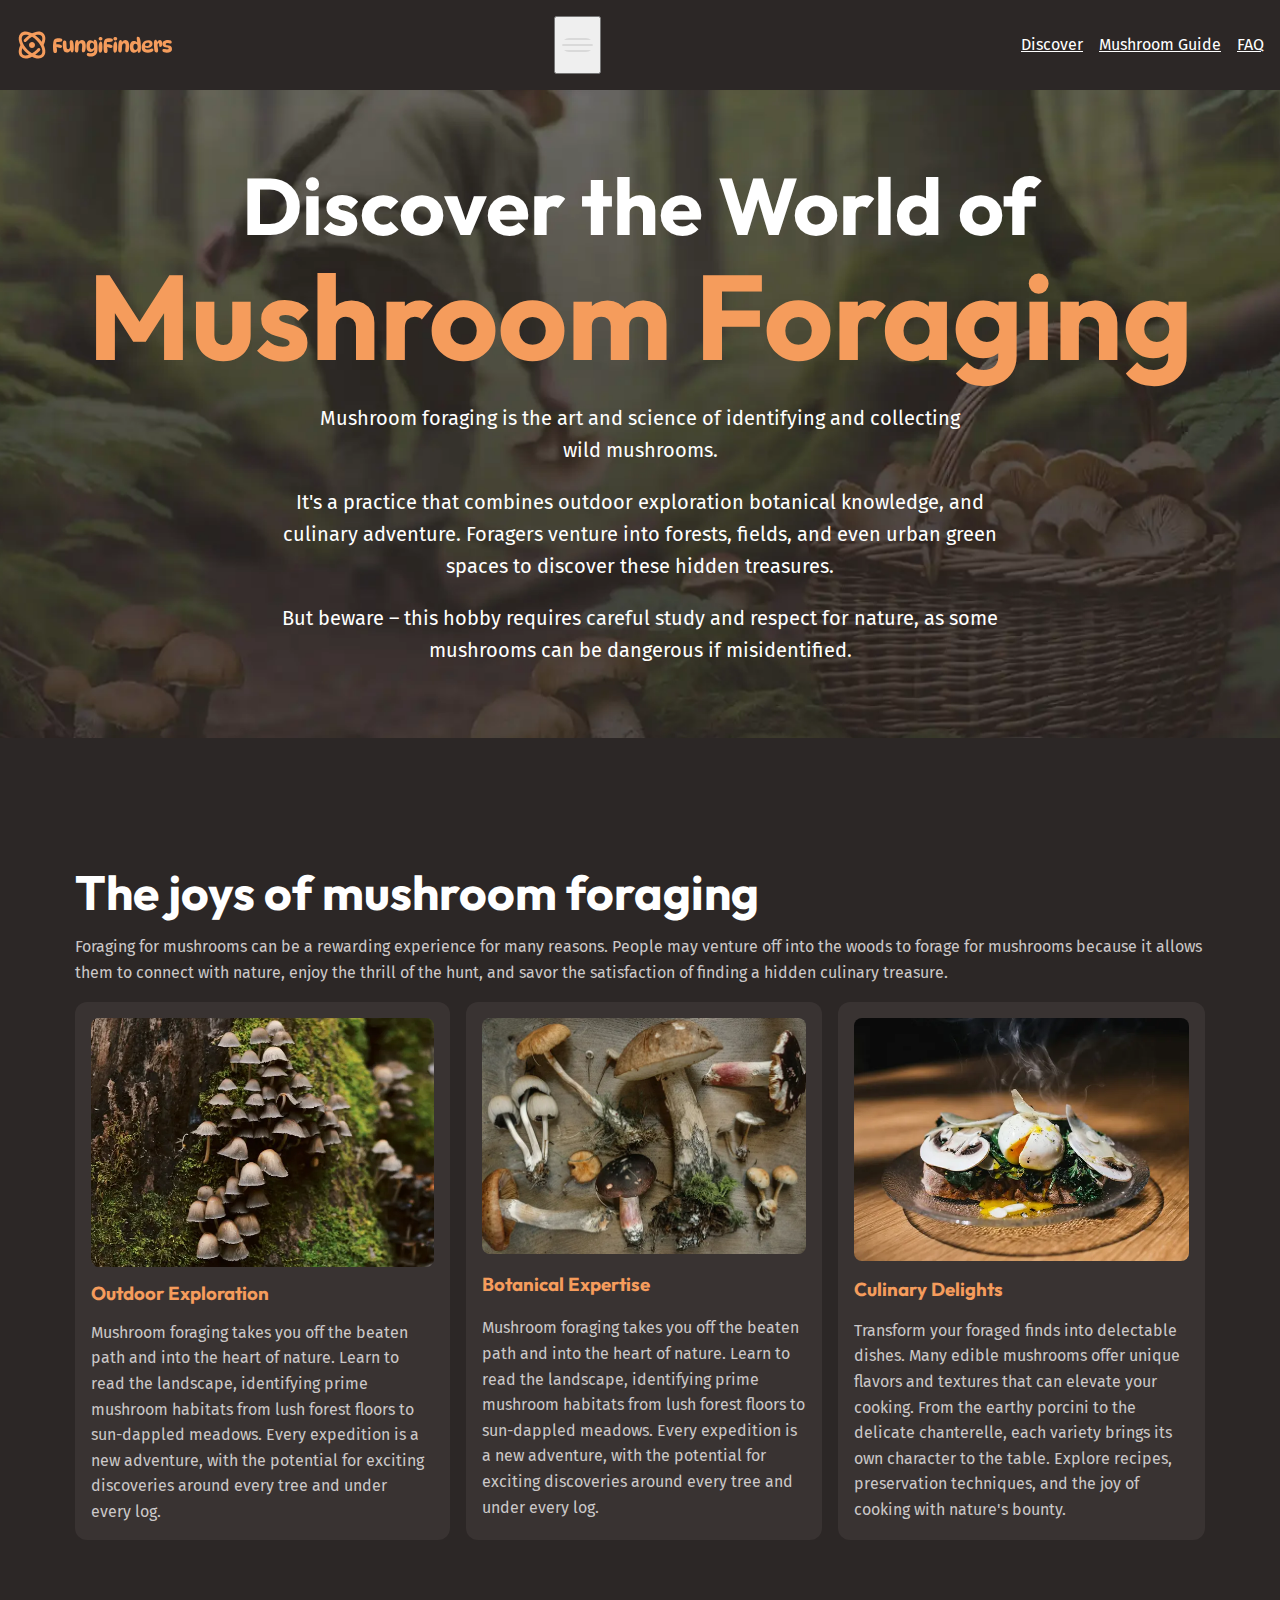
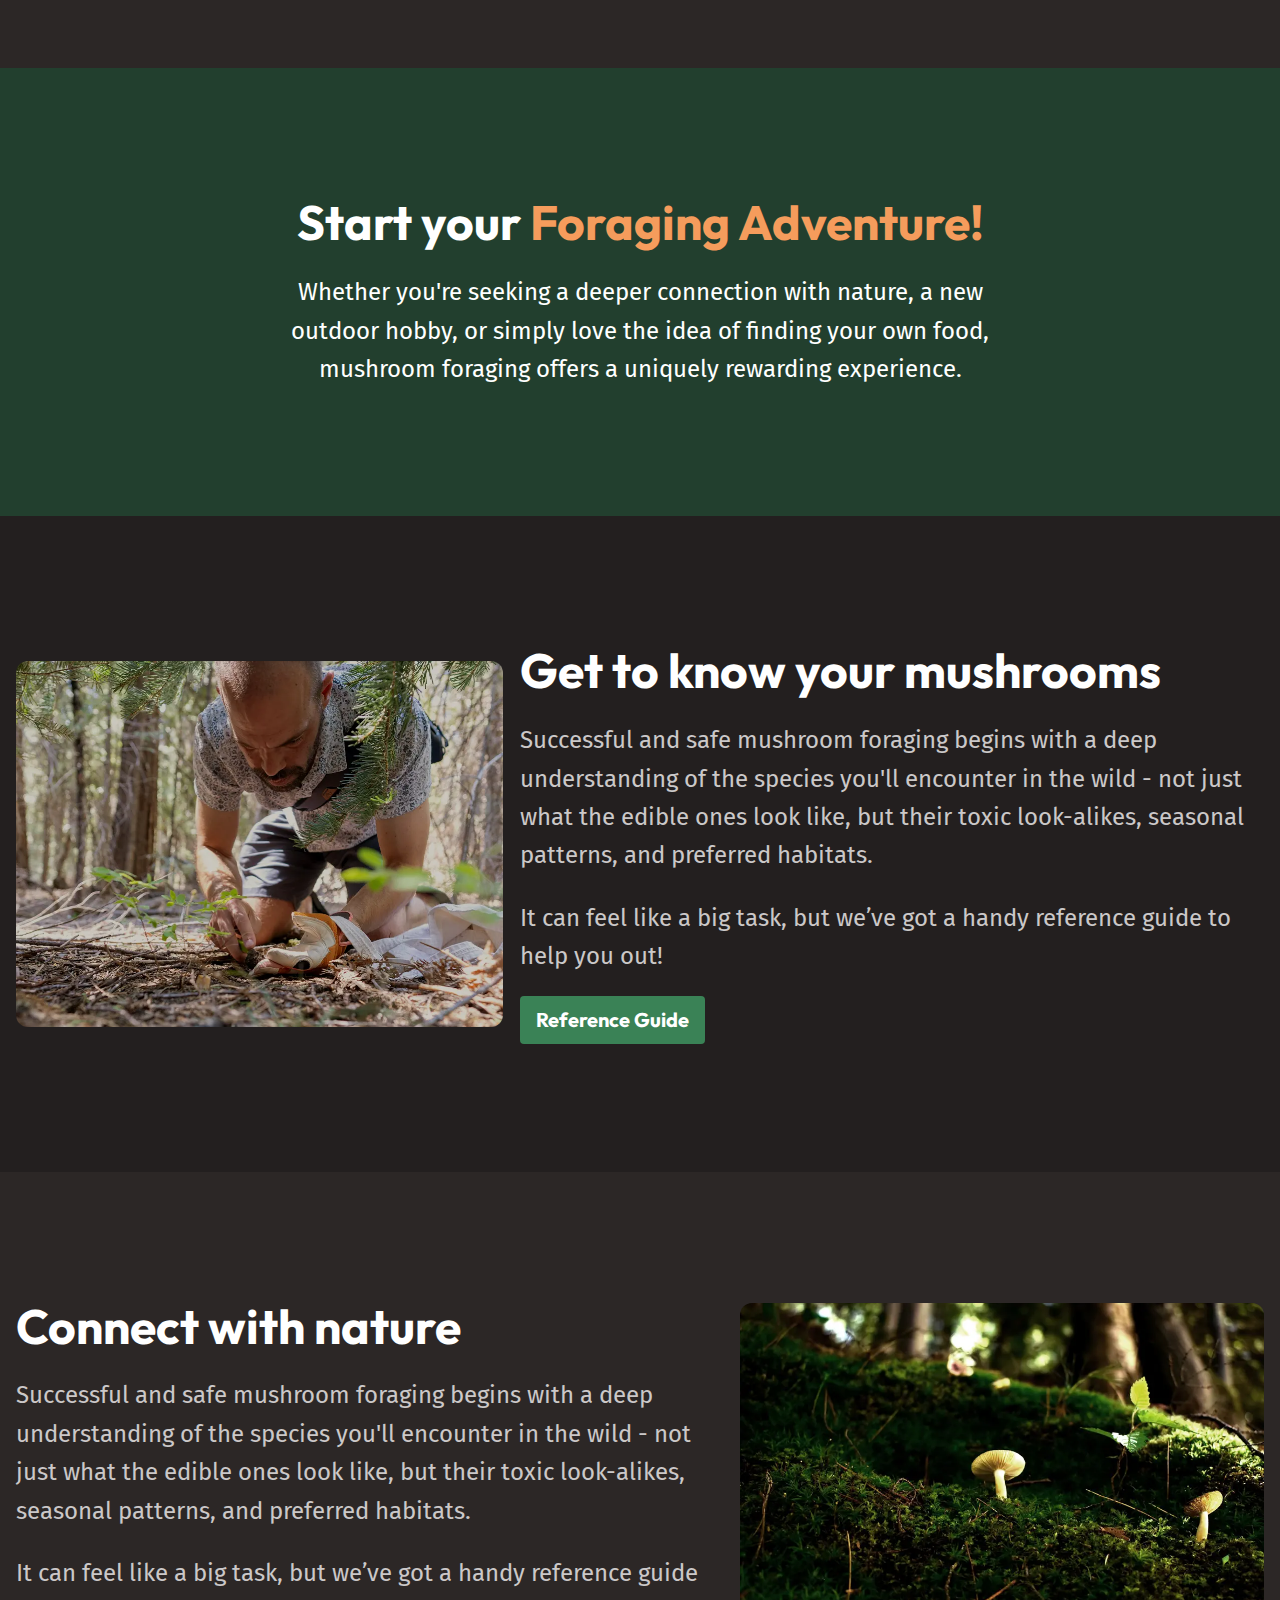
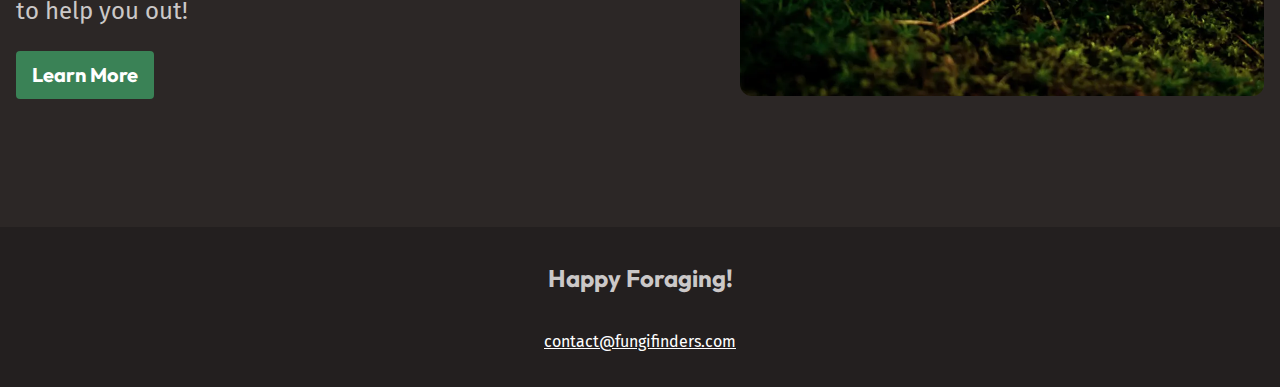
==== commit c0610c43: "added hamburger button" ====
--- a/index.html
+++ b/index.html
@@ -20,7 +20,11 @@
         <div class="wrapper wrapper--wide">
           <div class="site-header-inner">
         <img src="assets/fungi-finders.svg" alt="fungi-finders">
-        <nav class="primary-navigation">
+        <button aria-controls="primary-nav" aria-expanded="false">
+          <span class="visually-hidden">menu</span>
+          <img src="assets/hamburger.svg" alt="">
+        </button>
+        <nav id="primary-nav" class="primary-navigation">
             
             <ul class="nav-links">
                 <li class="nav-link"><a href="/">Discover</a></li>
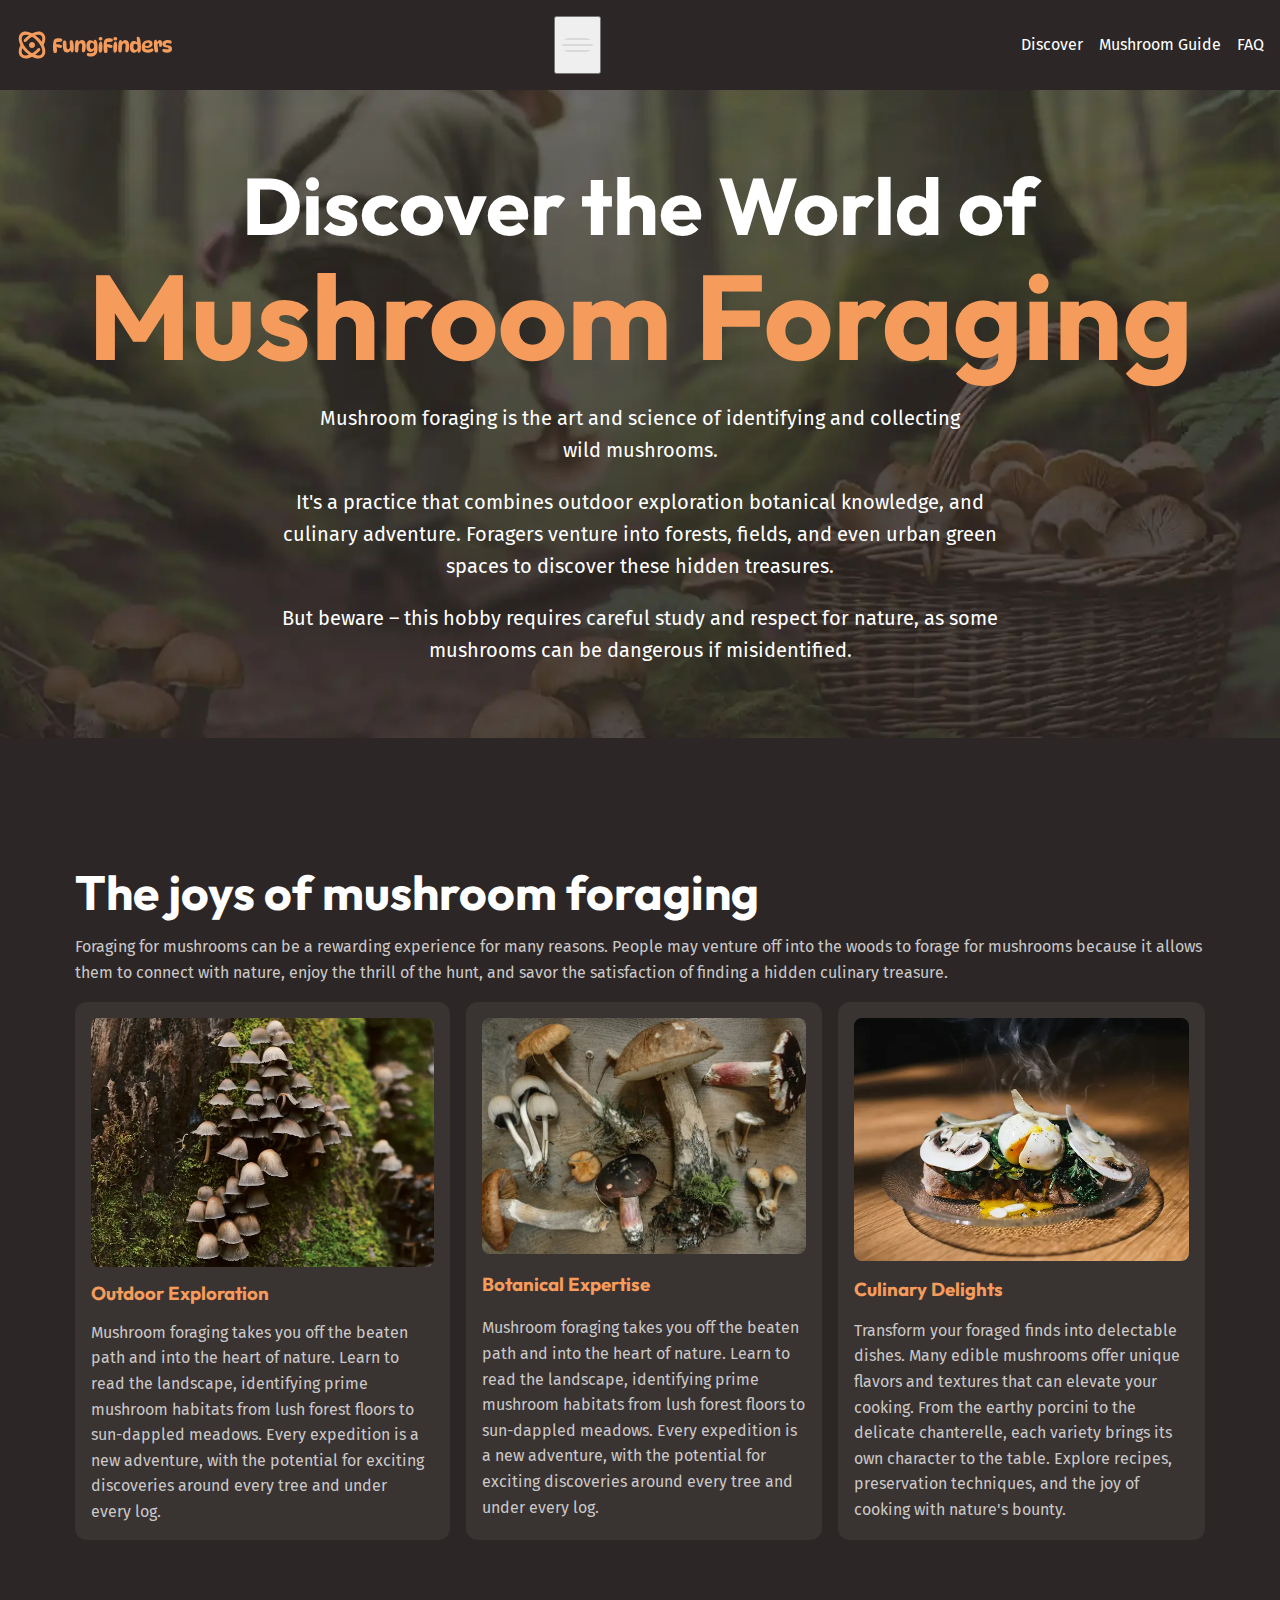
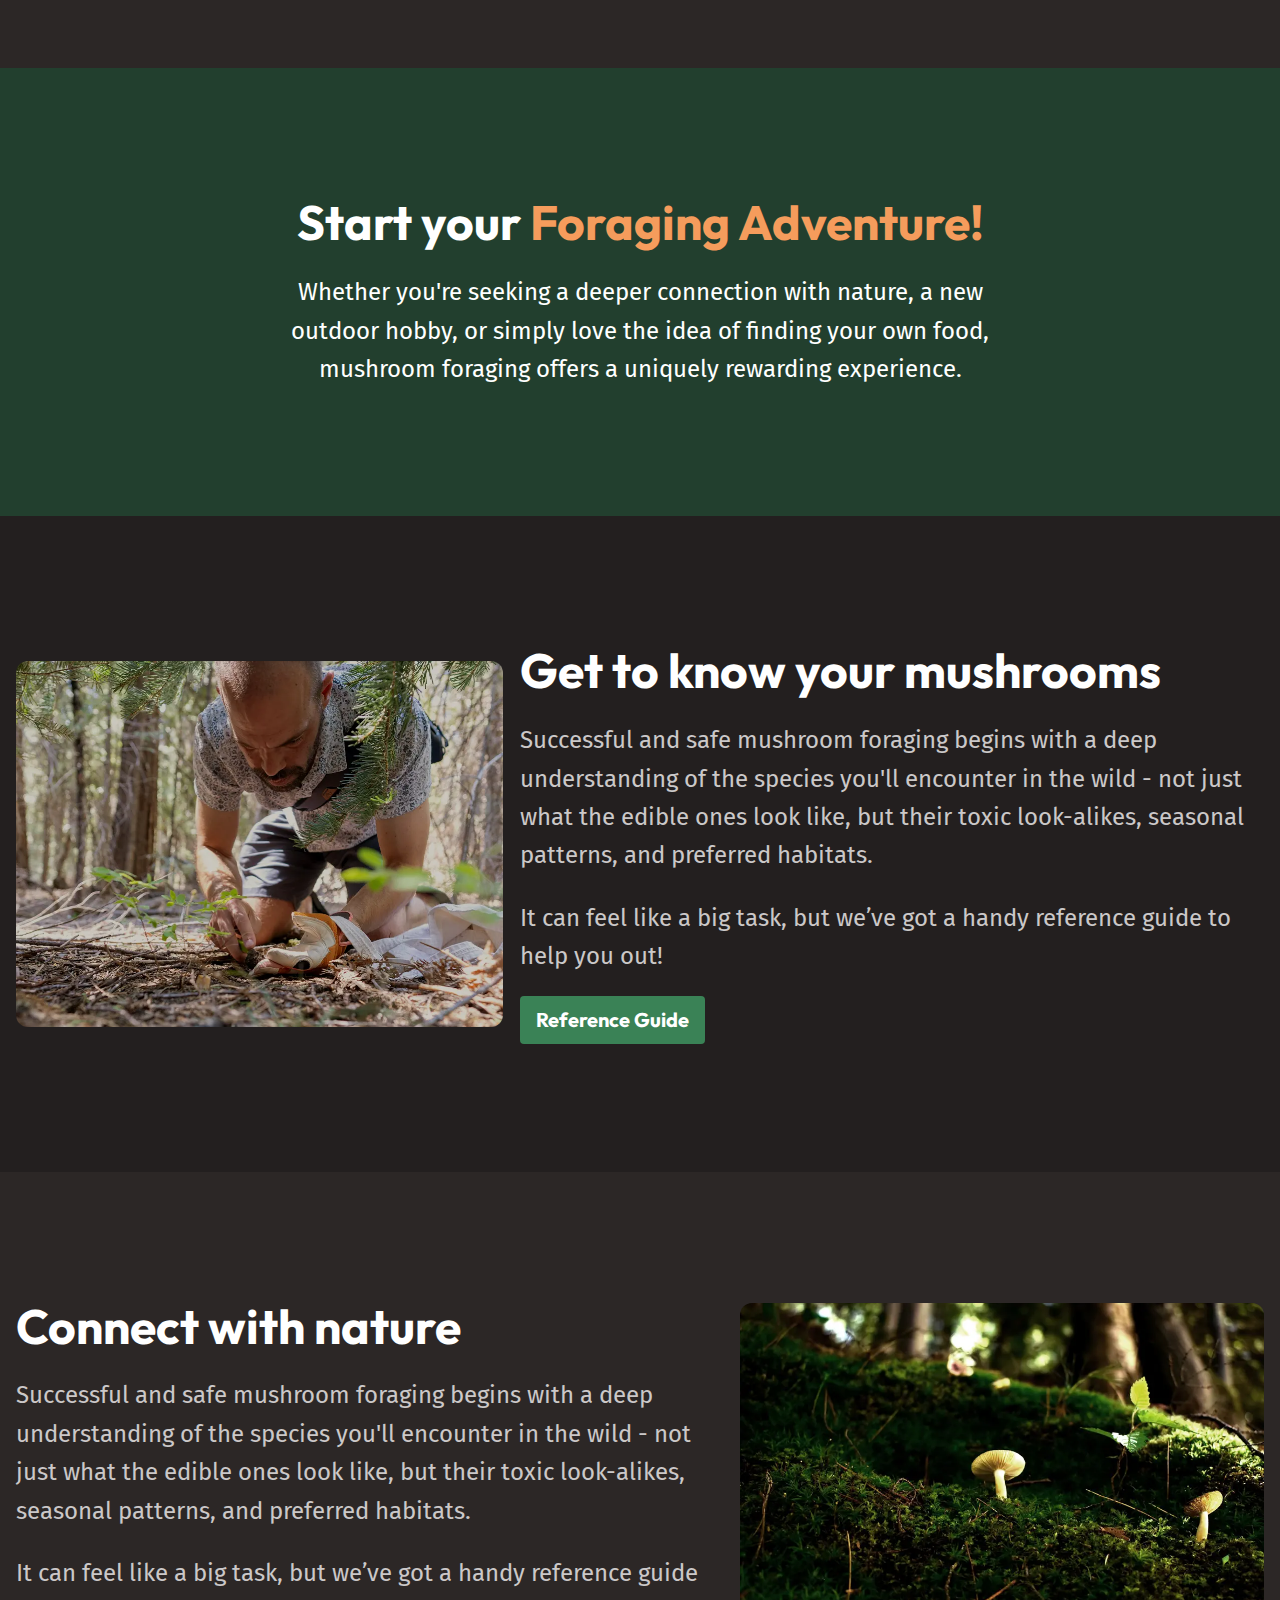
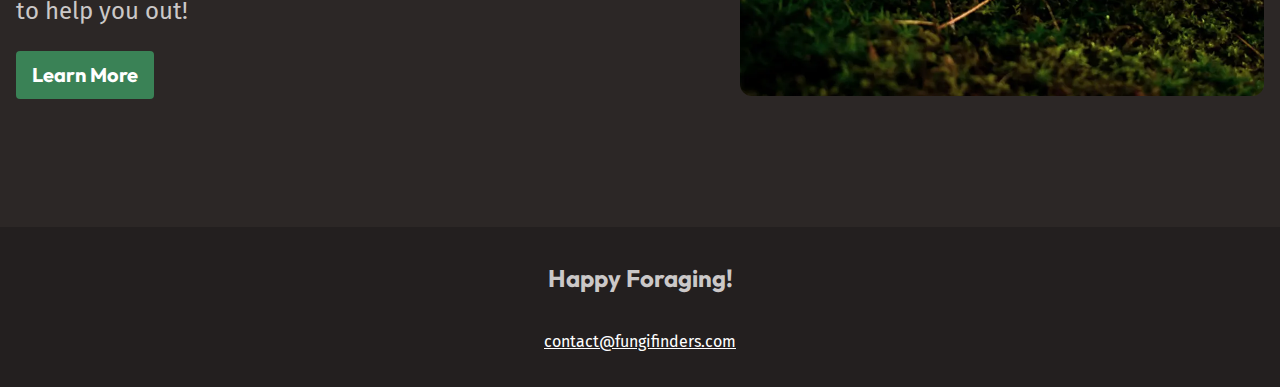
==== commit ac8d0f65: "working hamburger menu" ====
--- a/index.html
+++ b/index.html
@@ -8,6 +8,7 @@
         <meta name="viewport" content="width=device-width, initial-scale=1">
         <link rel="stylesheet" href="style.css">
         <link rel="preconnect" href="https://fonts.googleapis.com" />
+        <script src="javascript.js" defer></script>
 <link rel="preconnect" href="https://fonts.gstatic.com" crossorigin />
 <link
   href="https://fonts.googleapis.com/css2?family=Fira+Sans:wght@400;700&family=Outfit:wght@100..900&display=swap"
@@ -20,7 +21,7 @@
         <div class="wrapper wrapper--wide">
           <div class="site-header-inner">
         <img src="assets/fungi-finders.svg" alt="fungi-finders">
-        <button aria-controls="primary-nav" aria-expanded="false">
+        <button  aria-controls="primary-nav" aria-expanded="false">
           <span class="visually-hidden">menu</span>
           <img src="assets/hamburger.svg" alt="">
         </button>
--- a/style.css
+++ b/style.css
@@ -243,9 +243,6 @@
     }
   }
 
-  
-
-
 
 
 @layer layout{
@@ -333,12 +330,59 @@
     justify-content: space-between;
     flex-wrap: wrap;
   }
+
+    [aria-controls="primary-nav"]{
+      z-index: 100;
+    }
+
     .primary-navigation{
       ul{
         display: flex;
-        gap: 1rem;
+        flex-wrap: wrap;
+        gap: 0.5rem 1rem;
         list-style: none;
-  
+        
+  
+      }
+
+      a{
+        text-decoration: none;
+      }
+      
+      @media(width < 500px){
+        display: none;
+        z-index: 10;
+        position: absolute;
+        top: 0;
+        right: 0;
+        font-size: var(--font-size-lg);
+        font-weight: 700;
+        font-family: var(--ff-heading);
+        background-color: var(--background-accent-main);
+        padding: 2rem;
+        border-radius: 0 0 0 var(--border-radius-3);
+        
+        ul{
+          gap: 0;
+          flex-direction: column;
+            
+          }
+
+          li + li{
+            border-top: 2px solid var(--background-accent-light);
+            margin-block-start: 1.5rem;
+            padding-block-start: 1.5rem;
+          }
+      }
+
+
+
+    }
+
+    @media (width < 500px){
+      [aria-expanded="true"] + .primary-navigation{
+        display: block;
+
       }
     }
 
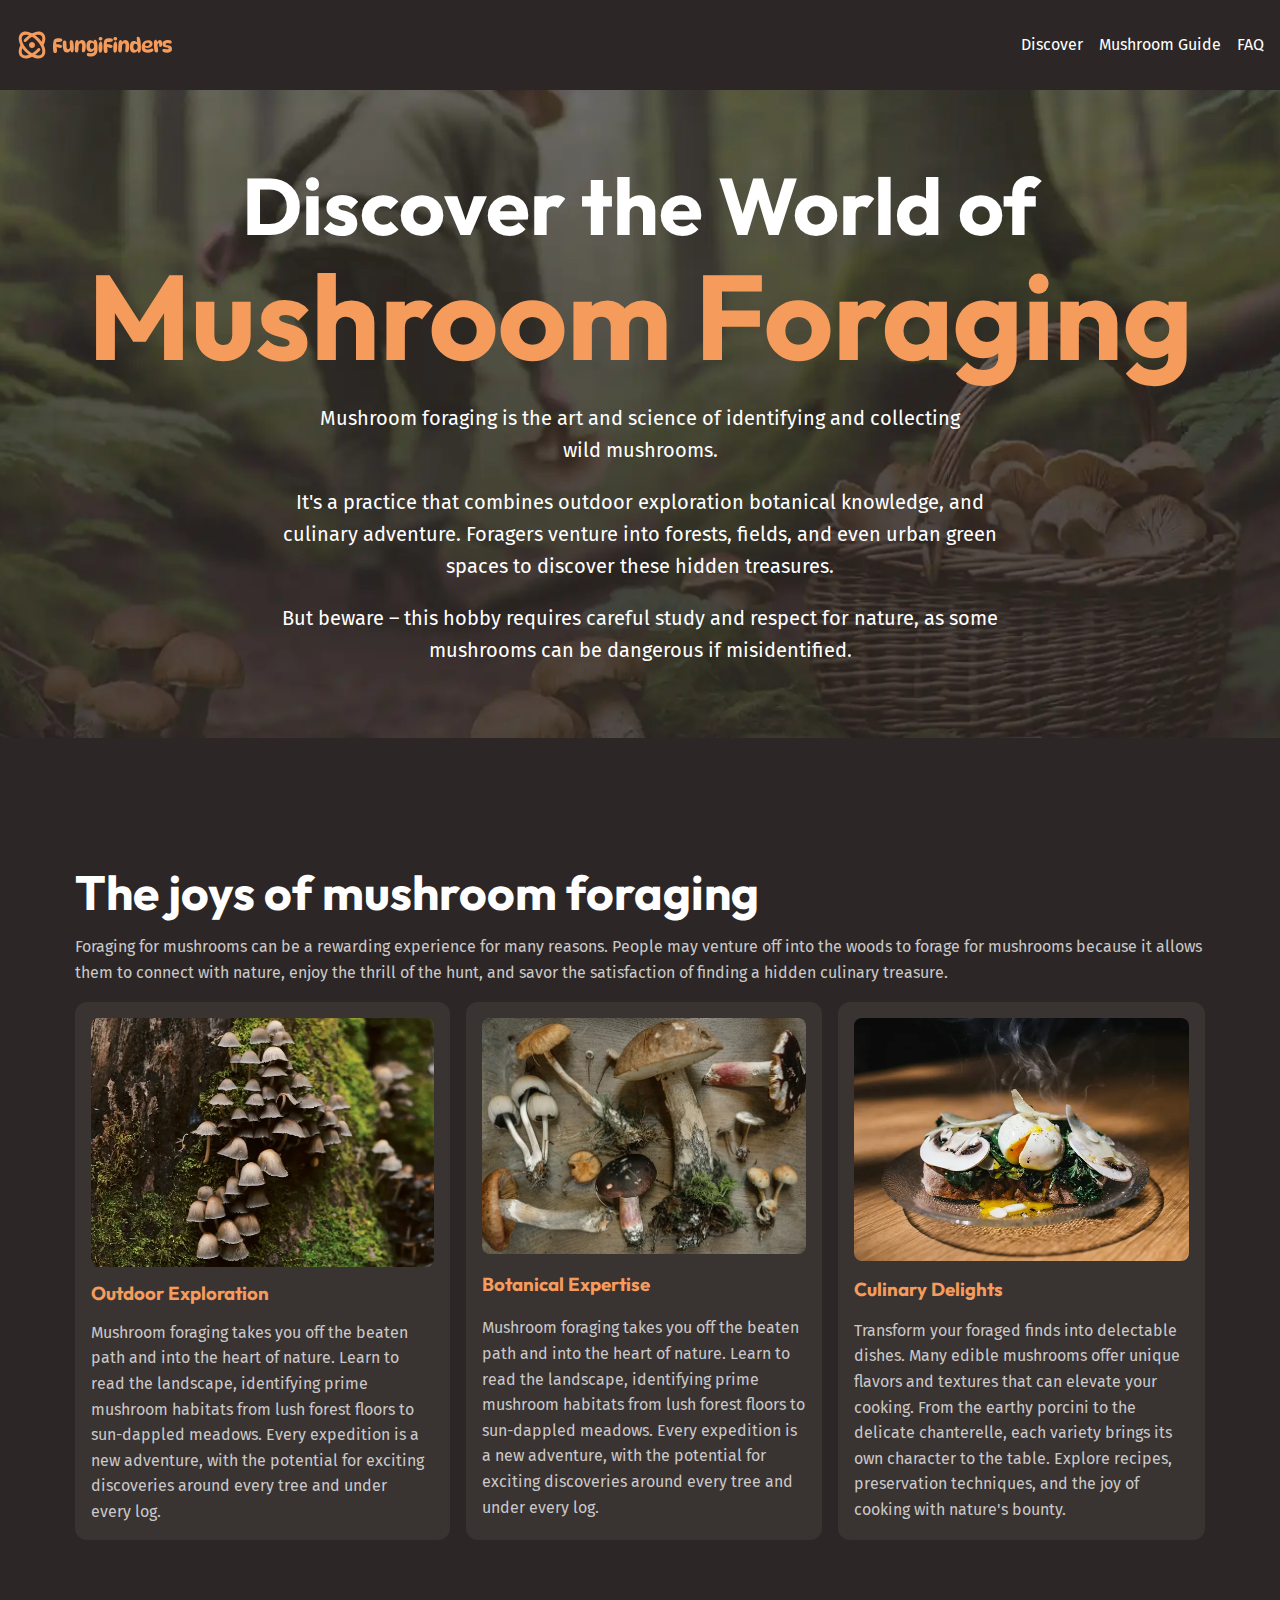
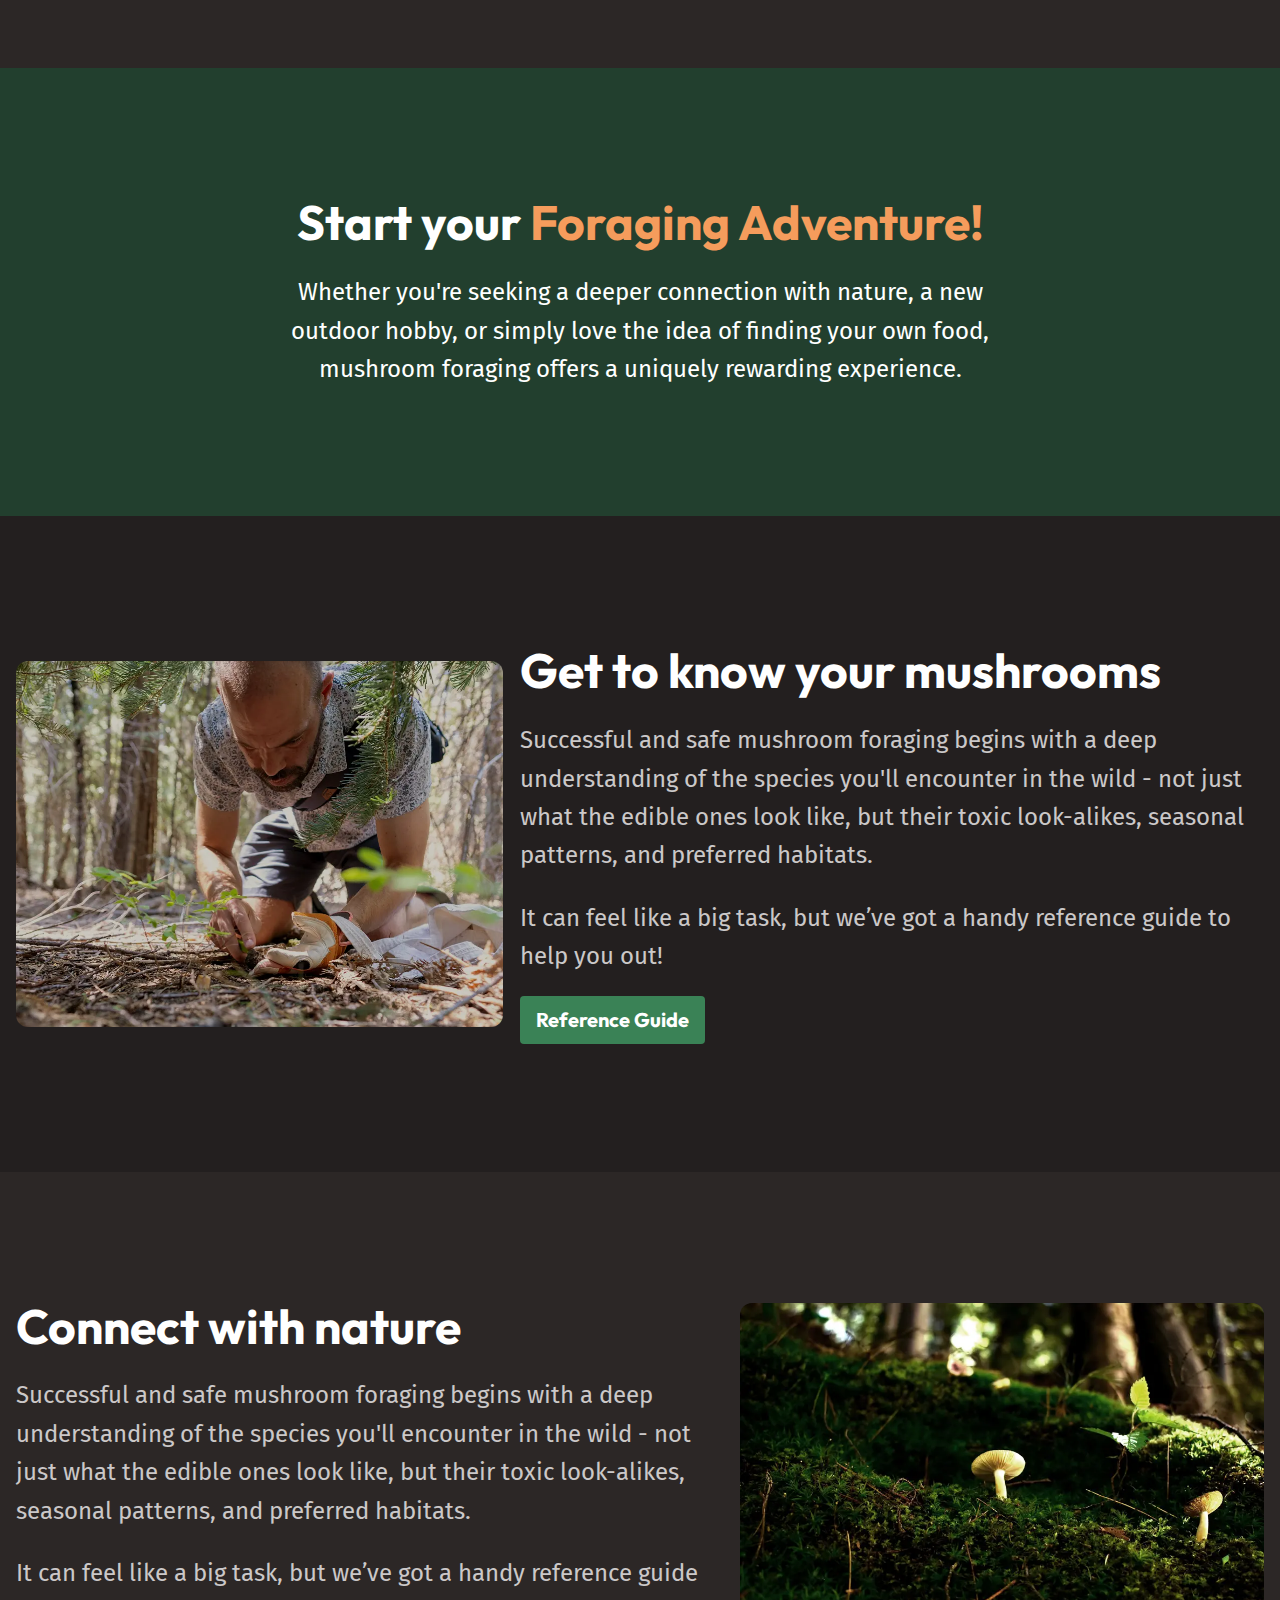
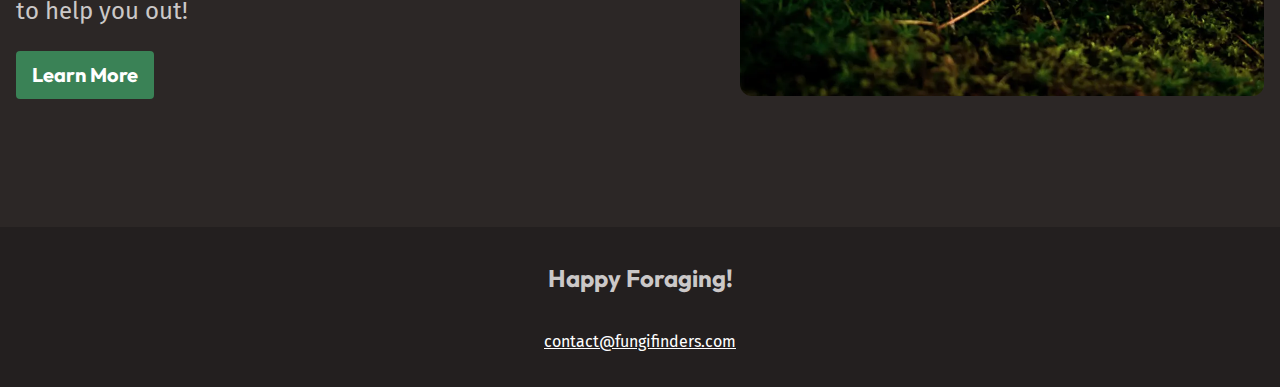
==== commit 1d2c11e9: "added 2nd page, and some HTML/CSS" ====
--- a/index.html
+++ b/index.html
@@ -28,8 +28,8 @@
         <nav id="primary-nav" class="primary-navigation">
             
             <ul class="nav-links">
-                <li class="nav-link"><a href="/">Discover</a></li>
-                <li class="nav-link"><a href="#">Mushroom Guide</a></li>
+                <li class="nav-link"><a href="index.html">Discover</a></li>
+                <li class="nav-link"><a href="mushroom-guide.html">Mushroom Guide</a></li>
                 <li class="nav-link"><a href="#">FAQ</a></li>
             </ul>
         </nav>
--- a/style.css
+++ b/style.css
@@ -349,7 +349,7 @@
         text-decoration: none;
       }
       
-      @media(width < 500px){
+      @media(width < 600px){
         display: none;
         z-index: 10;
         position: absolute;
@@ -378,14 +378,22 @@
 
 
     }
-
-    @media (width < 500px){
+    [aria-controls="primary-nav"]{
+      display: none;
+    }
+
+    @media (width < 600px){
       [aria-expanded="true"] + .primary-navigation{
         display: block;
 
       }
-    }
-
+
+      [aria-controls="primary-nav"]{
+        display: block;
+      }
+    }
+
+    
     .card{
       display: grid;
       background-color: var(--background-light);
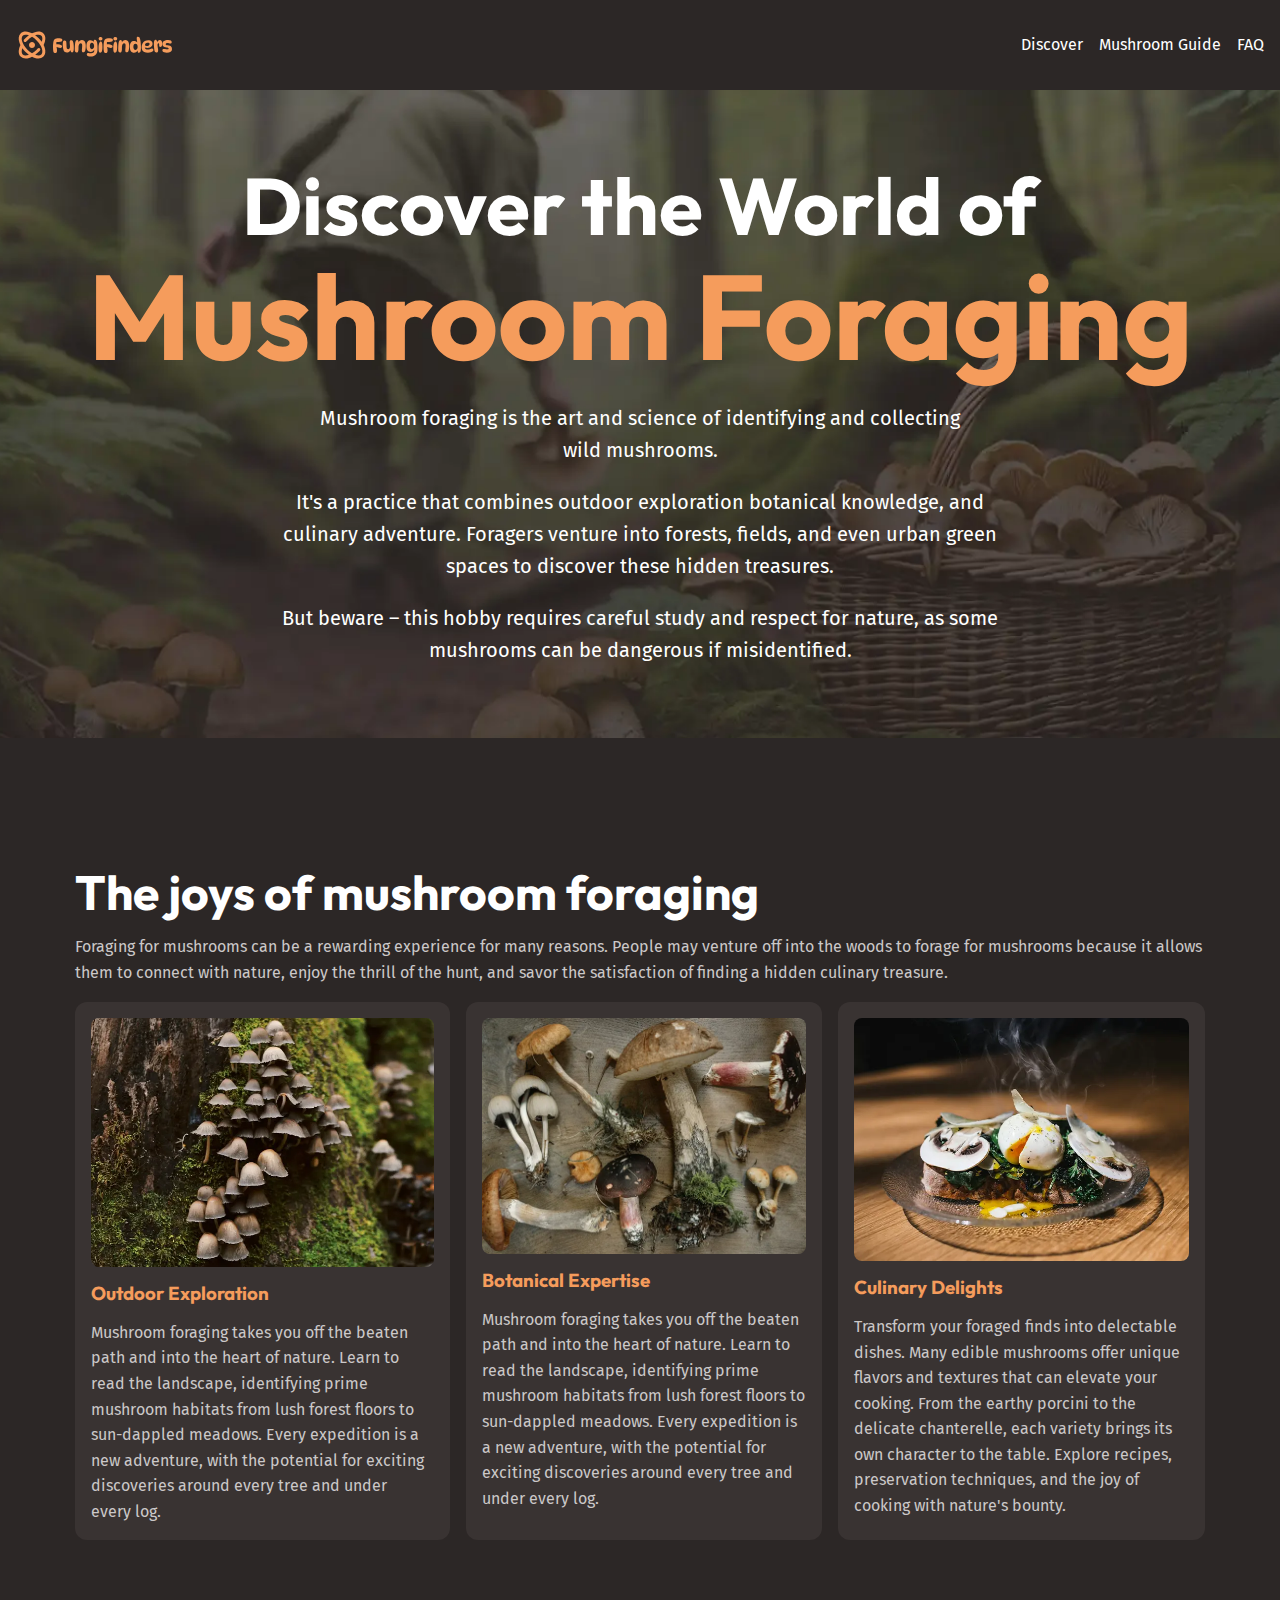
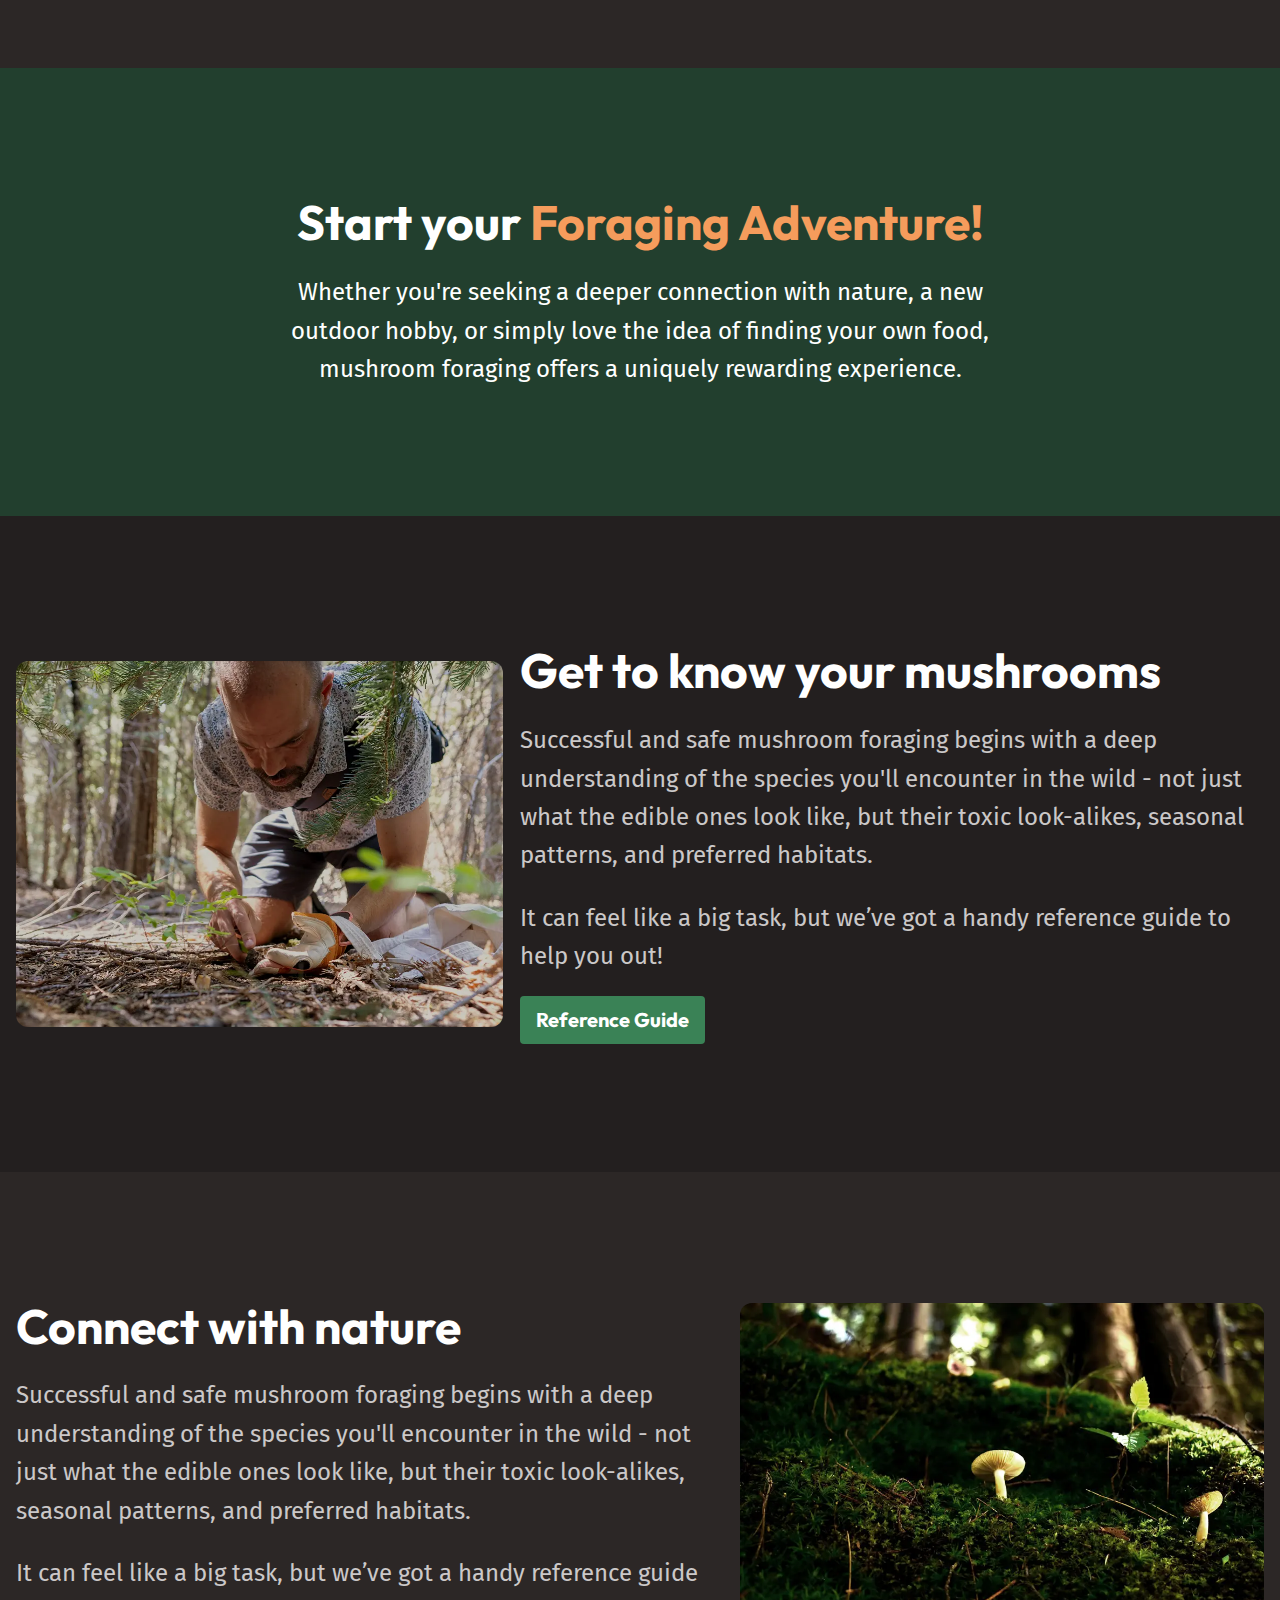
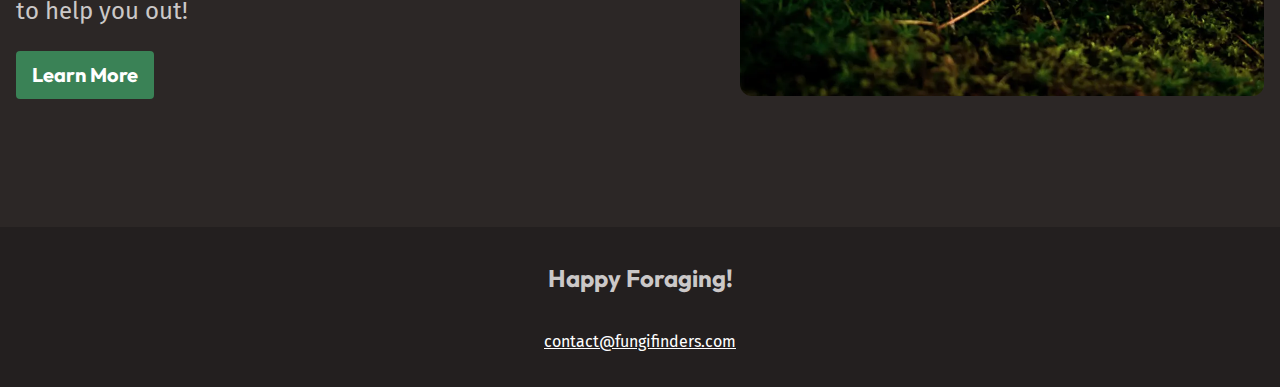
==== commit a8a25fee: "finished-ish" ====
--- a/index.html
+++ b/index.html
@@ -30,7 +30,7 @@
             <ul class="nav-links">
                 <li class="nav-link"><a href="index.html">Discover</a></li>
                 <li class="nav-link"><a href="mushroom-guide.html">Mushroom Guide</a></li>
-                <li class="nav-link"><a href="#">FAQ</a></li>
+                <li class="nav-link"><a href="mushroom-guide.html#faq">FAQ</a></li>
             </ul>
         </nav>
         </div>
--- a/style.css
+++ b/style.css
@@ -10,6 +10,8 @@
   -moz-text-size-adjust: none;
   -webkit-text-size-adjust: none;
   text-size-adjust: none;
+  scroll-behavior: smooth;
+  scroll-padding-top: 3.75rem;
 }
 
 body,
@@ -247,6 +249,12 @@
 
 @layer layout{
 
+    .flex-group{
+      display: flex;
+      gap: .5rem;
+      flex-wrap: wrap;
+    }
+
   .flow > * + * {
     margin-top: var(--flow-spacer, 1em);
   } 
@@ -296,7 +304,14 @@
     .wrapper--wide {
       max-width: 1330px;
     }
-}
+
+    .card-container{
+      display: grid;
+      gap: 1rem;
+      grid-template-columns:
+      repeat(auto-fill, minmax(min(262px, 100%),1fr));
+    }
+  }
 
 @layer components{
 
@@ -393,15 +408,22 @@
       }
     }
 
+    .mushroom-guide{
+      --card-title-color: var(--text-high-contrast);
+      --card-title-font-size: var(--font-size-heading-xl);
+      --card-gap: 0.75rem;
+    }
+
+
+
     
     .card{
-      display: grid;
+      display: flex;
+      flex-direction: column;
       background-color: var(--background-light);
       padding: 1rem;
       border-radius: var(--border-radius-3);
-      gap: var(--card-gap, 1rem); ;
-
-
+      gap: var(--card-gap, 1rem);
       img{
         border-radius: var(--border-radius-2);
       }
@@ -414,6 +436,13 @@
      var(--card-title-color, 
      var(--text-brand));
        } 
+
+  .card-note{
+    background-color: var(--background-extra-light);
+    padding: 0.75rem;
+    border-radius: var(--border-radius-2);
+    margin-block-start: auto;
+  }
 
 
   .button{
@@ -434,6 +463,14 @@
     background-color: var(--background-accent-light);
    } 
 
+    select{
+      padding: 0.5rem 1rem;
+      background-color: var(--background-accent-main);
+      border: 0;
+      color: var(--text-high-contrast);
+      border-radius: var(--border-radius-1);
+    }
+
    .site-footer{
     text-align: center;
     padding-block: 2em;
@@ -459,5 +496,107 @@
 
     }
    }
-}
-
+   .list-class{
+    display: flex;
+    gap: 0.5rem;
+    flex-wrap: wrap;
+   
+    li{
+      padding: 0.225rem 0.25rem;
+      background-color: red;
+      border-radius: var(--border-radius-1);
+      font-size: var(--font-size-sm);
+      color: var(--text-high-contrast);
+      font-family: var(--ff-heading);
+    }
+    [data-edible="toxic"]{
+      background-color: purple;
+    }
+    [data-edible="edible"]{
+      background-color: green;
+    }
+    [data-season="spring"]{
+      background-color: hsl(150, 44%, 34%);
+    
+    }
+    [data-season="summer"]{
+      background-color: rgb(238, 255, 0);
+      color: black;
+    }
+    [data-season="fall"]{
+      background-color: hsl(30, 100%, 50%);
+    }
+  }
+
+
+  }
+
+  .faq-bento{
+    --card-title-color: var(--text-high-contrast);
+
+
+    display: grid;
+    gap: 1rem;
+    grid-template-areas: 
+      "card-1"
+      "card-2"
+      "card-3"
+      "card-4"
+    ;
+
+    @media(width > 600px){
+      grid-template-areas: 
+        "card-1 card-2"
+        "card-3 card-4"
+      ;
+    }
+
+    @media( width > 900px){
+      grid-template-columns: repeat(3, 1fr);
+      grid-template-areas: 
+        "card-1 card-2 card-3"
+        "card-4 card-4 card-3"
+      ;
+    }
+
+    .card > img {
+      height: 100%;
+      object-fit: cover;
+    }
+
+    .card:nth-child(even) > img{
+      order: 3
+
+    }
+   
+
+    .card:nth-child(1){
+      grid-area: card-1;
+    }
+    .card:nth-child(2){
+      grid-area: card-2;
+    }
+    .card:nth-child(4){
+      grid-area: card-3;
+      
+    }
+   .card:nth-child(3){
+      grid-area: card-4;
+      @media(width > 900px){
+        display: grid;
+        grid-template-columns: 1fr 1fr;
+
+        img {
+          grid-column: 1 / 2;
+          grid-row: 1 / 3;
+         
+        }
+      }
+    }
+
+  }
+
+
+  [hidden]{
+    display: none;
+  }